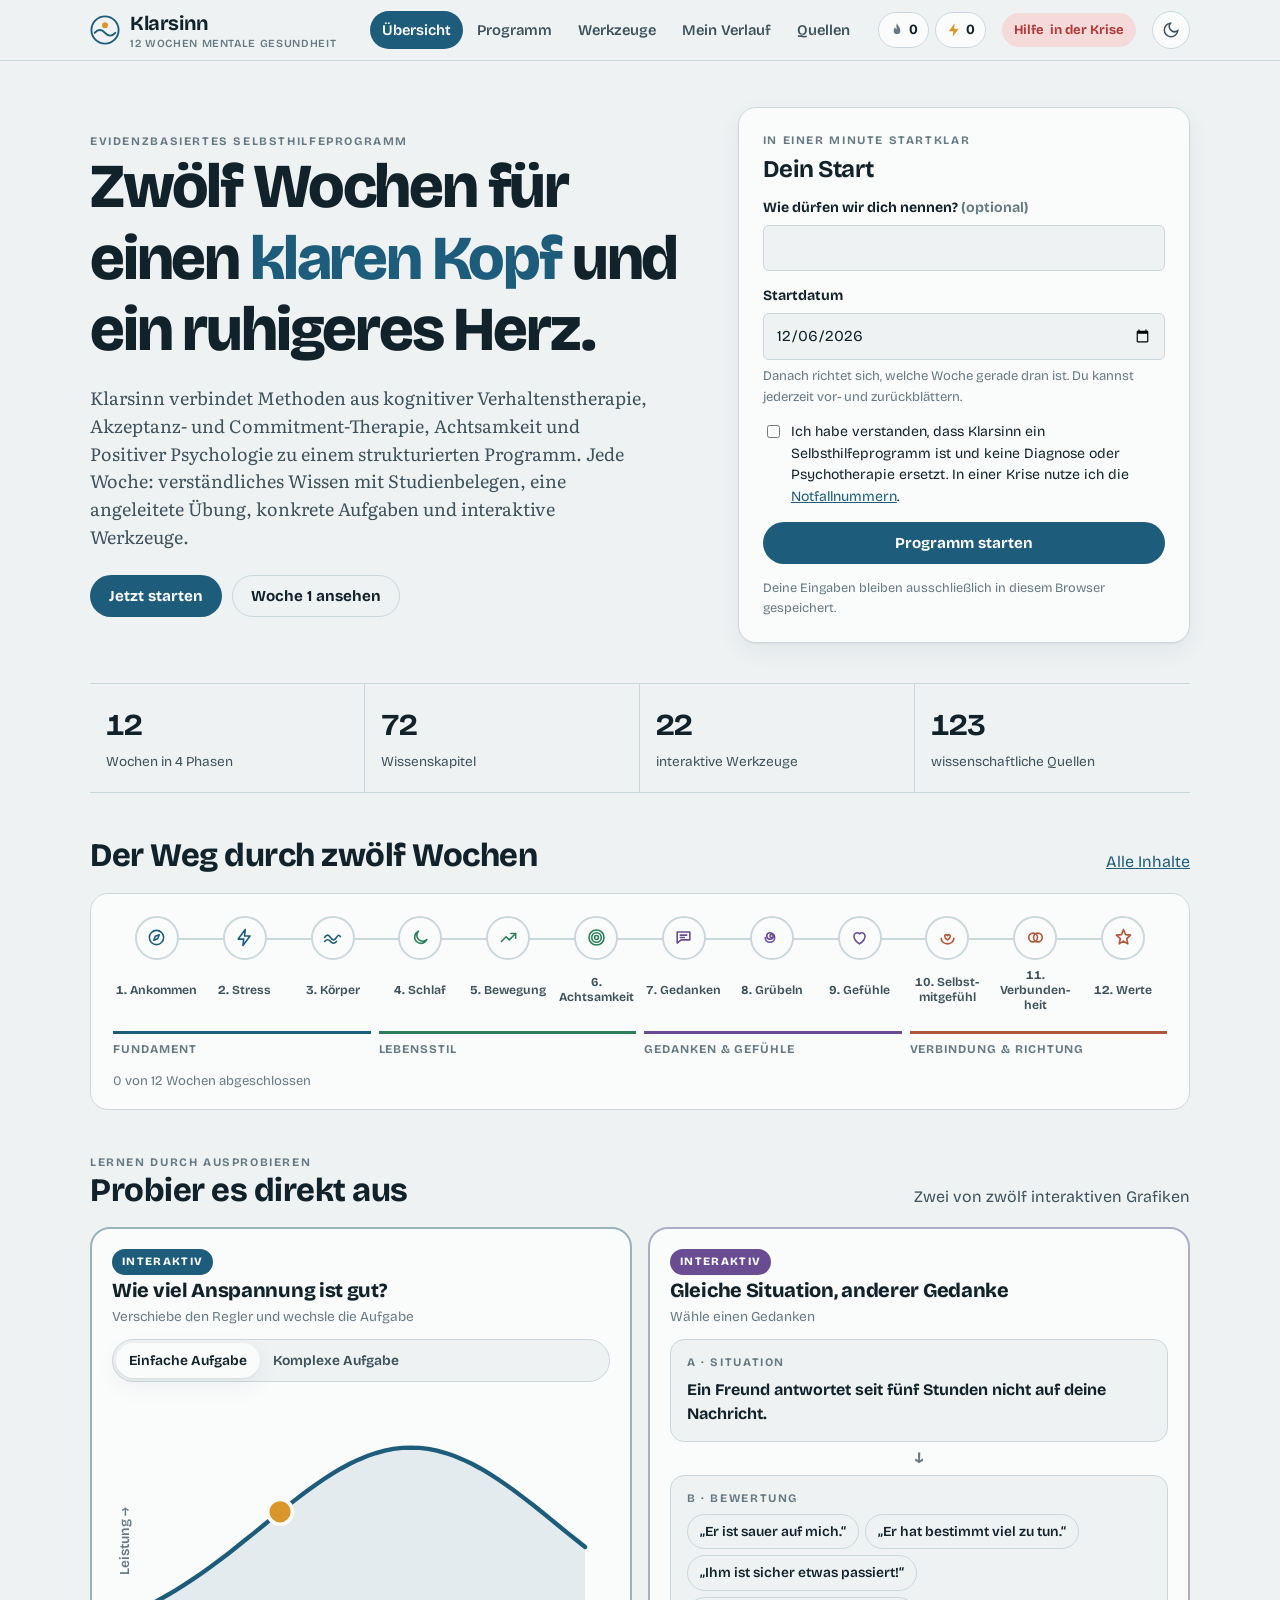
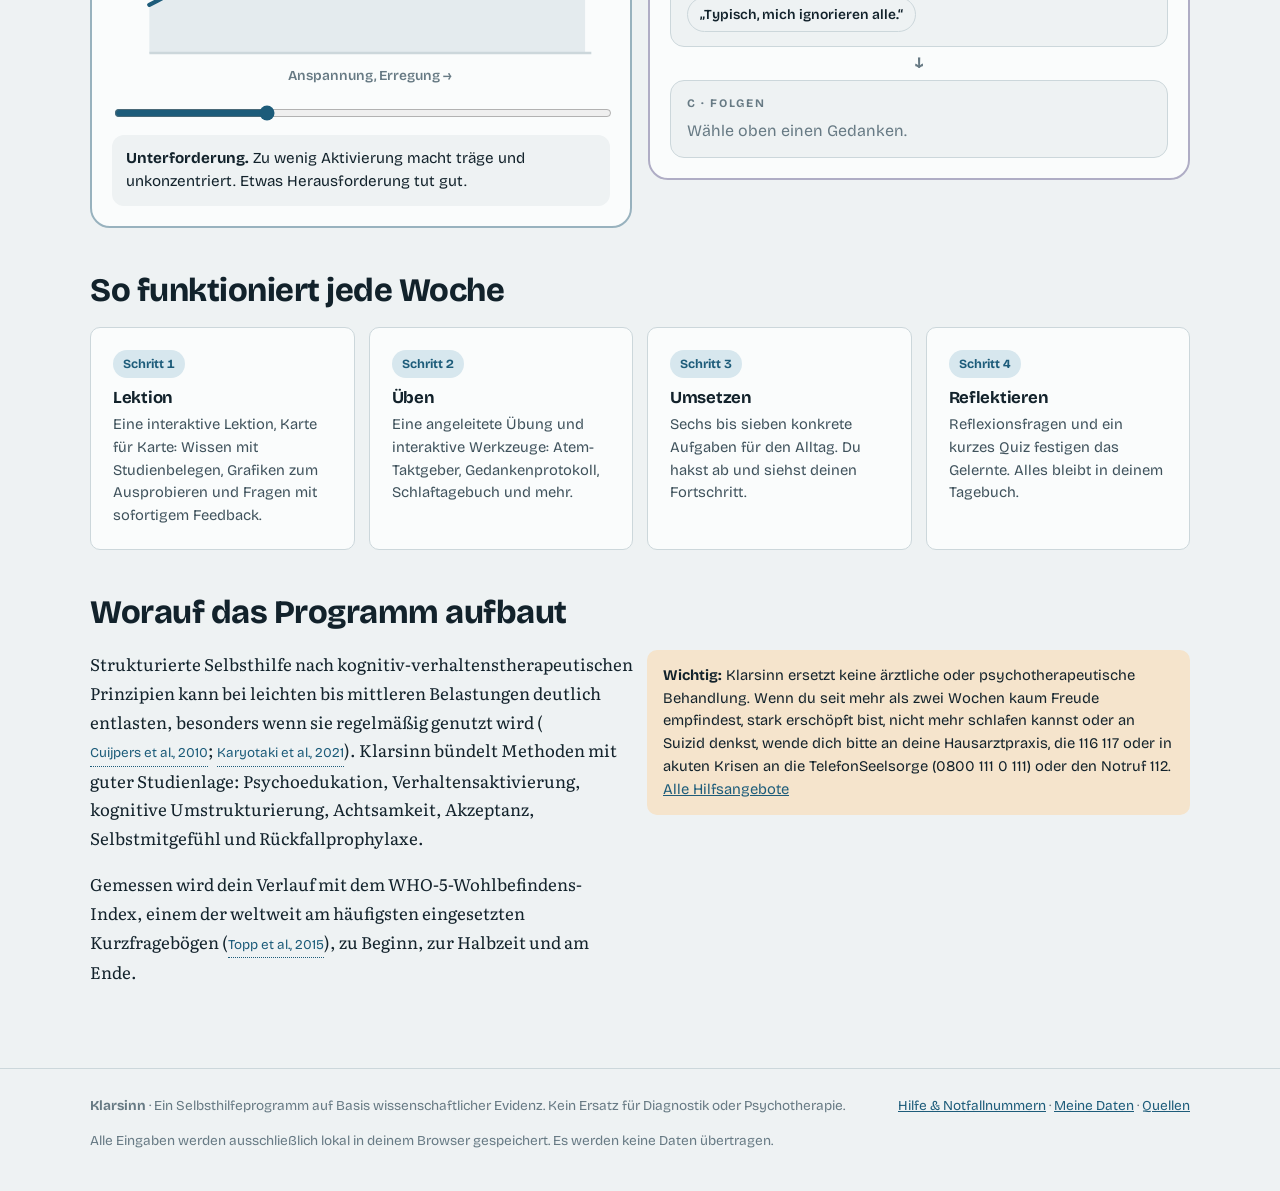
==== klarsinn/index.html @ abbbbf83 "Klarsinn: interaktives 12-Wochen-Programm für mentale Gesundheit Neue Web-App im Ordner klarsinn/: 1" ====
<!DOCTYPE html>
<html lang="de">
<head>
<meta charset="UTF-8">
<meta name="viewport" content="width=device-width, initial-scale=1, viewport-fit=cover">
<title>Klarsinn</title>
<meta name="description" content="Klarsinn – ein wissenschaftlich fundiertes, interaktives 12-Wochen-Programm für mentale Gesundheit. Wöchentlicher Input, Übungen, Aufgaben und Werkzeuge auf Basis von KVT, ACT, Achtsamkeit und Positiver Psychologie.">
<link rel="preconnect" href="https://fonts.googleapis.com">
<link rel="preconnect" href="https://fonts.gstatic.com" crossorigin>
<link rel="stylesheet" href="https://fonts.googleapis.com/css2?family=Bricolage+Grotesque:opsz,wght@12..96,400;12..96,600;12..96,700;12..96,800&family=Literata:ital,opsz,wght@0,7..72,400;0,7..72,600;1,7..72,400&display=swap">
<link rel="stylesheet" href="css/app.css">
</head>
<body>
<header class="top">
  <div class="wrap top-in">
    <a class="brand" href="#start" aria-label="Klarsinn – Startseite">
      <svg viewBox="0 0 32 32" aria-hidden="true"><circle cx="16" cy="16" r="14.5" fill="none" stroke="var(--accent)" stroke-width="2"/><path d="M5 19c3.5-4 7.5-4 11 0s7.5 4 11 0" fill="none" stroke="var(--accent)" stroke-width="2" stroke-linecap="round"/><circle cx="16" cy="11" r="3.2" fill="var(--glow)"/></svg>
      <span><b>Klarsinn</b><small>12 WOCHEN MENTALE GESUNDHEIT</small></span>
    </a>
    <nav class="nav" id="nav" aria-label="Hauptnavigation">
      <a href="#start" data-r="start">Übersicht</a>
      <a href="#programm" data-r="programm">Programm</a>
      <a href="#werkzeuge" data-r="werkzeuge">Werkzeuge</a>
      <a href="#verlauf" data-r="verlauf">Mein Verlauf</a>
      <a href="#quellen" data-r="quellen">Quellen</a>
    </nav>
    <div class="stats" id="stats"></div>
    <a class="sos" href="#hilfe">Hilfe<span class="sos-long"> in der Krise</span></a>
    <button class="iconbtn" id="themeBtn" type="button" aria-label="Farbschema wechseln" title="Hell/Dunkel">
      <svg viewBox="0 0 24 24" fill="none" stroke="currentColor" stroke-width="2"><path d="M21 12.8A9 9 0 1 1 11.2 3a7 7 0 0 0 9.8 9.8z"/></svg>
    </button>
    <button class="iconbtn menubtn" id="menuBtn" type="button" aria-label="Menü" aria-expanded="false">
      <svg viewBox="0 0 24 24" fill="none" stroke="currentColor" stroke-width="2" stroke-linecap="round"><path d="M4 7h16M4 12h16M4 17h16"/></svg>
    </button>
  </div>
</header>

<main class="wrap" id="app" tabindex="-1"></main>

<footer class="foot">
  <div class="wrap stack">
    <div class="row">
      <span><b>Klarsinn</b> · Ein Selbsthilfeprogramm auf Basis wissenschaftlicher Evidenz. Kein Ersatz für Diagnostik oder Psychotherapie.</span>
      <span><a href="#hilfe">Hilfe &amp; Notfallnummern</a> · <a href="#daten">Meine Daten</a> · <a href="#quellen">Quellen</a></span>
    </div>
    <span>Alle Eingaben werden ausschließlich lokal in deinem Browser gespeichert. Es werden keine Daten übertragen.</span>
  </div>
</footer>
<div class="toast" id="toast" role="status" aria-live="polite"></div>

<script src="js/core.js"></script>
<script src="js/refs.js"></script>
<script src="js/weeks-01-04.js"></script>
<script src="js/weeks-05-08.js"></script>
<script src="js/weeks-09-12.js"></script>
<script src="js/tools.js"></script>
<script src="js/explorables.js"></script>
<script src="js/lessons.js"></script>
<script src="js/app.js"></script>
</body>
</html>
---- klarsinn/css/app.css ----
/* Klarsinn – Layout: ruhige Lese-App. Oben schmale Navigation, darunter eine Wegkarte mit 12 Stationen in 4 Phasen;
   Lesetexte in einer Serifenschrift auf 68 Zeichen, Werkzeuge als klar umrandete Arbeitsflächen. */
:root {
  --bg: #EEF2F3;          /* Nebel: kühles, leicht blaugrünes Grau */
  --surface: #FAFCFC;
  --surface-2: #E2E9EB;
  --ink: #12222B;         /* Tiefsee */
  --ink-soft: #3F525C;
  --ink-faint: #677A84;
  --line: #CCD7DB;
  --accent: #1D5C7A;      /* Lagune */
  --accent-ink: #FFFFFF;
  --accent-tint: #D7E7EE;
  --glow: #D9962B;        /* Morgenlicht: nur für Fortschritt & Erfolge */
  --glow-tint: #F6E7CC;
  --ok: #2E7D5B; --ok-tint: #D8ECE2;
  --warn: #A86514; --warn-tint: #F5E4CC;
  --crit: #B03A3A; --crit-tint: #F5DADA;
  --p1: #1D5C7A; --p2: #2E7D5B; --p3: #6A4C93; --p4: #B0563A;
  --shadow: 0 1px 2px rgba(18,34,43,.06), 0 8px 24px rgba(18,34,43,.06);
  --f-display: "Bricolage Grotesque", "Avenir Next", "Segoe UI", system-ui, sans-serif;
  --f-read: "Literata", "Iowan Old Style", Georgia, "Times New Roman", serif;
  --f-ui: "Bricolage Grotesque", "Avenir Next", "Segoe UI", system-ui, sans-serif;
  --r: 10px; --r-sm: 6px;
  --wrap: 1140px; --measure: 68ch;
}
@media (prefers-color-scheme: dark) {
  :root:not([data-theme="light"]) {
    --bg: #0D171C; --surface: #13212A; --surface-2: #1A2C36; --ink: #E4EEF1; --ink-soft: #AFC1C8;
    --ink-faint: #81959E; --line: #273D49; --accent: #6FB7D6; --accent-ink: #0D171C; --accent-tint: #173547;
    --glow: #F0B550; --glow-tint: #3A2C14; --ok: #6CC79E; --ok-tint: #173A2C; --warn: #E7A350; --warn-tint: #3A2A14;
    --crit: #EC8585; --crit-tint: #3D1C1C; --p1: #6FB7D6; --p2: #6CC79E; --p3: #B79BE0; --p4: #E59A7E;
    --shadow: 0 1px 2px rgba(0,0,0,.3), 0 8px 24px rgba(0,0,0,.25); color-scheme: dark;
  }
}
:root[data-theme="dark"] {
  --bg: #0D171C; --surface: #13212A; --surface-2: #1A2C36; --ink: #E4EEF1; --ink-soft: #AFC1C8;
  --ink-faint: #81959E; --line: #273D49; --accent: #6FB7D6; --accent-ink: #0D171C; --accent-tint: #173547;
  --glow: #F0B550; --glow-tint: #3A2C14; --ok: #6CC79E; --ok-tint: #173A2C; --warn: #E7A350; --warn-tint: #3A2A14;
  --crit: #EC8585; --crit-tint: #3D1C1C; --p1: #6FB7D6; --p2: #6CC79E; --p3: #B79BE0; --p4: #E59A7E;
  --shadow: 0 1px 2px rgba(0,0,0,.3), 0 8px 24px rgba(0,0,0,.25); color-scheme: dark;
}

* { box-sizing: border-box; }
html { -webkit-text-size-adjust: 100%; }
body { margin: 0; background: var(--bg); color: var(--ink); font-family: var(--f-ui); font-size: 16px; line-height: 1.55; -webkit-font-smoothing: antialiased; }
@media (prefers-reduced-motion: reduce) { *, *::before, *::after { animation: none !important; transition: none !important; scroll-behavior: auto !important; } }
a { color: var(--accent); }
button, input, select, textarea { font: inherit; color: inherit; }
:focus-visible { outline: 2px solid var(--accent); outline-offset: 2px; border-radius: 4px; }
::selection { background: var(--accent); color: var(--accent-ink); }
h1, h2, h3, h4 { font-family: var(--f-display); letter-spacing: -.015em; line-height: 1.15; text-wrap: balance; margin: 0; }
.wrap { max-width: var(--wrap); margin: 0 auto; padding-inline: 20px; }
.eyebrow { font-family: var(--f-ui); font-size: .72rem; font-weight: 700; letter-spacing: .14em; text-transform: uppercase; color: var(--ink-faint); }
.muted { color: var(--ink-soft); }
.faint { color: var(--ink-faint); }
.num { font-variant-numeric: tabular-nums; }
.sr { position: absolute; width: 1px; height: 1px; overflow: hidden; clip: rect(0 0 0 0); white-space: nowrap; }

/* ---------- Kopfzeile ---------- */
.top { position: sticky; top: env(safe-area-inset-top, 0px); z-index: 40; background: color-mix(in srgb, var(--bg) 90%, transparent); backdrop-filter: blur(12px); border-bottom: 1px solid var(--line); }
.top-in { display: flex; align-items: center; gap: 16px; min-height: 60px; }
.brand { display: flex; align-items: center; gap: 10px; text-decoration: none; color: var(--ink); margin-right: auto; }
.brand svg { width: 30px; height: 30px; flex: none; }
.brand b { font-family: var(--f-display); font-size: 1.25rem; font-weight: 700; letter-spacing: -.02em; }
.brand small { display: block; font-size: .68rem; color: var(--ink-faint); letter-spacing: .06em; font-weight: 600; margin-top: -3px; }
.nav { display: flex; gap: 2px; }
.nav a { text-decoration: none; color: var(--ink-soft); font-weight: 600; font-size: .92rem; padding: 8px 12px; border-radius: 999px; }
.nav a:hover { color: var(--ink); background: var(--surface-2); }
.nav a[aria-current="page"] { color: var(--accent-ink); background: var(--accent); }
.iconbtn { border: 1px solid var(--line); background: var(--surface); border-radius: 999px; width: 38px; height: 38px; display: grid; place-items: center; cursor: pointer; color: var(--ink-soft); flex: none; }
.iconbtn:hover { color: var(--ink); border-color: var(--ink-faint); }
.iconbtn svg { width: 18px; height: 18px; }
.menubtn { display: none; }
@media (max-width: 900px) {
  .menubtn { display: grid; }
  .nav { display: none; position: absolute; top: 100%; left: 0; right: 0; flex-direction: column; background: var(--surface); border-bottom: 1px solid var(--line); padding: 8px 16px 14px; box-shadow: var(--shadow); }
  .nav.open { display: flex; }
  .nav a { border-radius: var(--r-sm); padding: 11px 12px; }
}
.sos { display: inline-flex; align-items: center; gap: 6px; font-weight: 700; font-size: .82rem; color: var(--crit); background: var(--crit-tint); border-radius: 999px; padding: 7px 12px; text-decoration: none; white-space: nowrap; }

/* ---------- Grundbausteine ---------- */
main { padding-block: 28px 64px; min-height: 70vh; }
.btn { display: inline-flex; align-items: center; justify-content: center; gap: 8px; border: 1px solid transparent; background: var(--accent); color: var(--accent-ink); font-weight: 700; padding: 11px 18px; border-radius: 999px; cursor: pointer; text-decoration: none; font-size: .95rem; line-height: 1.2; }
.btn:hover { filter: brightness(1.08); }
.btn.ghost { background: transparent; color: var(--ink); border-color: var(--line); }
.btn.ghost:hover { border-color: var(--ink-faint); filter: none; }
.btn.small { padding: 7px 13px; font-size: .85rem; }
.btn.glow { background: var(--glow); color: #1d1405; }
.btn.danger { background: var(--crit); color: #fff; }
.btn[disabled] { opacity: .45; cursor: not-allowed; }
.row { display: flex; flex-wrap: wrap; gap: 10px; align-items: center; }
.stack { display: grid; gap: 14px; }
.panel { background: var(--surface); border: 1px solid var(--line); border-radius: var(--r); padding: 22px; min-width: 0; }
.panel h3 { font-size: 1.15rem; }
.chip { display: inline-flex; align-items: center; gap: 6px; font-size: .78rem; font-weight: 700; padding: 4px 10px; border-radius: 999px; background: var(--surface-2); color: var(--ink-soft); white-space: nowrap; }
.chip.ok { background: var(--ok-tint); color: var(--ok); }
.chip.glow { background: var(--glow-tint); color: var(--warn); }
.chip.accent { background: var(--accent-tint); color: var(--accent); }
.field { display: grid; gap: 6px; }
.field label, .lbl { font-weight: 700; font-size: .88rem; }
.field .hint { font-size: .82rem; color: var(--ink-faint); }
input[type="text"], input[type="date"], input[type="time"], input[type="number"], select, textarea {
  width: 100%; background: var(--bg); border: 1px solid var(--line); border-radius: var(--r-sm); padding: 10px 12px; font-size: .95rem; }
textarea { min-height: 96px; resize: vertical; font-family: var(--f-read); line-height: 1.6; }
input:focus, select:focus, textarea:focus { outline: 2px solid var(--accent); outline-offset: 0; border-color: transparent; }
input[type="range"] { width: 100%; accent-color: var(--accent); }
.grid2 { display: grid; grid-template-columns: repeat(2, minmax(0, 1fr)); gap: 14px; }
.grid3 { display: grid; grid-template-columns: repeat(3, minmax(0, 1fr)); gap: 14px; }
@media (max-width: 720px) { .grid2, .grid3 { grid-template-columns: 1fr; } }
.toast { position: fixed; left: 50%; bottom: calc(20px + env(safe-area-inset-bottom, 0px)); transform: translateX(-50%) translateY(20px); background: var(--ink); color: var(--bg); padding: 11px 18px; border-radius: 999px; font-weight: 600; font-size: .9rem; opacity: 0; transition: .25s; z-index: 90; pointer-events: none; max-width: calc(100% - 32px); }
.toast.show { opacity: 1; transform: translateX(-50%) translateY(0); }
.empty { border: 1px dashed var(--line); border-radius: var(--r); padding: 22px; color: var(--ink-soft); text-align: center; font-size: .92rem; }
.note { border-radius: var(--r); padding: 14px 16px; background: var(--accent-tint); color: var(--ink); font-size: .92rem; }
.note.warn { background: var(--warn-tint); }
.note.crit { background: var(--crit-tint); }
hr.soft { border: 0; border-top: 1px solid var(--line); margin: 8px 0; }

/* ---------- Startseite ---------- */
.hero { display: grid; grid-template-columns: minmax(0, 1.15fr) minmax(0, .85fr); gap: 36px; align-items: center; padding-block: 18px 30px; }
.hero h1 { font-size: clamp(2.2rem, 5.4vw, 3.9rem); font-weight: 800; letter-spacing: -.035em; }
.hero h1 em { font-style: normal; color: var(--accent); }
.hero p.lead { font-family: var(--f-read); font-size: 1.12rem; color: var(--ink-soft); max-width: 56ch; margin: 18px 0 24px; }
.hero-card { background: var(--surface); border: 1px solid var(--line); border-radius: 18px; padding: 24px; box-shadow: var(--shadow); }
@media (max-width: 860px) { .hero { grid-template-columns: 1fr; } }
.facts { display: grid; grid-template-columns: repeat(4, minmax(0, 1fr)); gap: 0; border-block: 1px solid var(--line); margin-block: 10px 40px; }
.facts div { padding: 18px 16px; border-right: 1px solid var(--line); }
.facts div:last-child { border-right: 0; }
.facts b { display: block; font-family: var(--f-display); font-size: 1.9rem; letter-spacing: -.03em; font-variant-numeric: tabular-nums; }
.facts span { font-size: .85rem; color: var(--ink-soft); }
@media (max-width: 720px) { .facts { grid-template-columns: repeat(2, minmax(0, 1fr)); } .facts div:nth-child(2) { border-right: 0; } .facts div:nth-child(-n+2) { border-bottom: 1px solid var(--line); } }
.sec-h { display: flex; flex-wrap: wrap; justify-content: space-between; align-items: end; gap: 12px; margin: 44px 0 18px; }
.sec-h h2 { font-size: clamp(1.5rem, 3vw, 2.05rem); font-weight: 750; }
.method { display: grid; grid-template-columns: repeat(4, minmax(0, 1fr)); gap: 14px; }
.method .panel h3 { margin: 10px 0 6px; font-size: 1.05rem; }
.method .panel p { margin: 0; font-size: .92rem; color: var(--ink-soft); }
@media (max-width: 900px) { .method { grid-template-columns: repeat(2, minmax(0, 1fr)); } }
@media (max-width: 520px) { .method { grid-template-columns: 1fr; } }
.phase-dot { width: 10px; height: 10px; border-radius: 50%; display: inline-block; flex: none; }

/* ---------- Wegkarte (Signatur) ---------- */
.route { position: relative; background: var(--surface); border: 1px solid var(--line); border-radius: 18px; padding: 22px 22px 18px; overflow-x: auto; }
.route-track { display: grid; grid-template-columns: repeat(12, minmax(62px, 1fr)); min-width: 760px; position: relative; }
.route-track::before { content: ""; position: absolute; left: 4%; right: 4%; top: 22px; height: 2px; background: var(--line); }
.route-fill { position: absolute; left: 4%; top: 22px; height: 2px; background: var(--glow); transition: width .6s ease; }
.stop { position: relative; display: grid; justify-items: center; gap: 8px; text-decoration: none; color: var(--ink-soft); padding-bottom: 4px; }
.stop .node { width: 44px; height: 44px; border-radius: 50%; display: grid; place-items: center; background: var(--surface); border: 2px solid var(--line); font-family: var(--f-display); font-weight: 800; font-size: 1rem; color: var(--ink-soft); position: relative; z-index: 1; transition: transform .15s; font-variant-numeric: tabular-nums; }
.stop:hover .node { transform: translateY(-2px); border-color: var(--ph); color: var(--ink); }
.stop.done .node { background: var(--ph); border-color: var(--ph); color: var(--surface); }
.stop.current .node { border-color: var(--glow); box-shadow: 0 0 0 5px var(--glow-tint); color: var(--ink); }
.stop .t { font-size: .78rem; font-weight: 650; text-align: center; line-height: 1.25; max-width: 11ch; }
.stop.current .t { color: var(--ink); }
.route-phases { display: grid; grid-template-columns: repeat(4, minmax(0, 1fr)); min-width: 760px; margin-top: 14px; gap: 8px; }
.route-phases div { border-top: 3px solid var(--ph); padding-top: 6px; font-size: .74rem; font-weight: 700; letter-spacing: .08em; text-transform: uppercase; color: var(--ink-faint); }

/* ---------- Dashboard ---------- */
.dash { display: grid; grid-template-columns: minmax(0, 1.4fr) minmax(0, 1fr); gap: 16px; }
@media (max-width: 900px) { .dash { grid-template-columns: 1fr; } }
.now { display: grid; gap: 14px; }
.now h2 { font-size: clamp(1.6rem, 3.4vw, 2.3rem); font-weight: 780; }
.ring { width: 110px; height: 110px; flex: none; }
.ring text { font-family: var(--f-display); font-weight: 800; fill: var(--ink); }
.kpis { display: grid; grid-template-columns: repeat(3, minmax(0, 1fr)); gap: 10px; }
.kpi { background: var(--bg); border-radius: var(--r-sm); padding: 12px; }
.kpi b { display: block; font-family: var(--f-display); font-size: 1.5rem; font-variant-numeric: tabular-nums; }
.kpi span { font-size: .78rem; color: var(--ink-faint); font-weight: 600; }
.chart { width: 100%; height: auto; display: block; }
.chart text { fill: var(--ink-faint); font-size: 11px; font-family: var(--f-ui); }
.chart .grid line { stroke: var(--line); stroke-width: 1; }
.todo { list-style: none; margin: 0; padding: 0; display: grid; gap: 8px; }
.todo li { display: flex; gap: 10px; align-items: flex-start; font-size: .93rem; }

/* ---------- Programmübersicht ---------- */
.weeks { display: grid; grid-template-columns: repeat(3, minmax(0, 1fr)); gap: 14px; }
@media (max-width: 900px) { .weeks { grid-template-columns: repeat(2, minmax(0, 1fr)); } }
@media (max-width: 560px) { .weeks { grid-template-columns: 1fr; } }
.wcard { display: grid; grid-template-rows: auto 1fr auto; gap: 10px; text-decoration: none; color: var(--ink); background: var(--surface); border: 1px solid var(--line); border-radius: var(--r); padding: 18px; transition: border-color .15s, transform .15s; }
.wcard:hover { border-color: var(--ph); transform: translateY(-2px); }
.wcard .top-row { display: flex; justify-content: space-between; align-items: center; gap: 8px; }
.wcard .wn { font-family: var(--f-display); font-weight: 800; font-size: .9rem; color: var(--ph); }
.wcard h3 { font-size: 1.22rem; }
.wcard p { margin: 4px 0 0; font-size: .9rem; color: var(--ink-soft); }
.bar { height: 6px; background: var(--surface-2); border-radius: 99px; overflow: hidden; }
.bar i { display: block; height: 100%; background: var(--glow); border-radius: 99px; }

/* ---------- Wochenseite ---------- */
.whead { display: grid; grid-template-columns: minmax(0, 1fr) auto; gap: 20px; align-items: end; padding-bottom: 22px; border-bottom: 1px solid var(--line); }
.whead h1 { font-size: clamp(2rem, 5vw, 3.3rem); font-weight: 800; letter-spacing: -.035em; }
.whead .sub { font-family: var(--f-read); font-size: 1.15rem; color: var(--ink-soft); margin-top: 8px; }
.whead .bignum { font-family: var(--f-display); font-weight: 800; font-size: clamp(4rem, 11vw, 7.5rem); line-height: .8; color: var(--ph); opacity: .9; letter-spacing: -.06em; font-variant-numeric: tabular-nums; }
@media (max-width: 600px) { .whead { grid-template-columns: 1fr; } .whead .bignum { display: none; } }
.wlayout { display: grid; grid-template-columns: 220px minmax(0, 1fr); gap: 36px; margin-top: 26px; }
@media (max-width: 900px) { .wlayout { grid-template-columns: 1fr; gap: 18px; } }
.toc { position: sticky; top: calc(76px + env(safe-area-inset-top, 0px)); align-self: start; display: grid; gap: 2px; }
.toc a { text-decoration: none; color: var(--ink-soft); font-weight: 600; font-size: .9rem; padding: 7px 10px; border-left: 2px solid var(--line); display: flex; justify-content: space-between; gap: 8px; }
.toc a:hover { color: var(--ink); border-color: var(--ph); }
.toc a.active { color: var(--ink); border-color: var(--ph); background: var(--surface); }
.toc .tick { color: var(--ok); font-weight: 800; }
@media (max-width: 900px) {
  .toc { position: sticky; top: calc(60px + env(safe-area-inset-top, 0px)); z-index: 5; grid-auto-flow: column; overflow-x: auto; background: var(--bg); padding-block: 8px; border-bottom: 1px solid var(--line); margin-inline: -20px; padding-inline: 20px; }
  .toc a { border-left: 0; border-bottom: 2px solid transparent; white-space: nowrap; }
  .toc a.active { border-bottom-color: var(--ph); background: transparent; }
}
.wsec { padding-block: 10px 34px; scroll-margin-top: 130px; }
.wsec > h2 { font-size: 1.55rem; font-weight: 760; margin-bottom: 14px; display: flex; align-items: baseline; gap: 10px; }
.wsec > h2 small { font-family: var(--f-ui); font-size: .78rem; color: var(--ph); font-weight: 800; letter-spacing: .1em; text-transform: uppercase; }
.reading { font-family: var(--f-read); font-size: 1.05rem; line-height: 1.72; max-width: var(--measure); }
.reading p { margin: 0 0 1em; }
.reading ul, .reading ol { padding-left: 1.3em; margin: 0 0 1em; }
.reading li { margin-bottom: .35em; }
.reading strong { font-weight: 700; }
.chapter { margin-bottom: 30px; max-width: var(--measure); }
.chapter h3 { font-size: 1.3rem; font-weight: 720; margin-bottom: 12px; }
.chapter h3 span { color: var(--ph); margin-right: 8px; font-variant-numeric: tabular-nums; }
.cite { font-family: var(--f-ui); font-size: .8em; color: var(--accent); text-decoration: none; border-bottom: 1px dotted currentColor; white-space: nowrap; cursor: pointer; background: none; border-top: 0; border-left: 0; border-right: 0; padding: 0; }
.evidence { border: 1px solid var(--line); border-radius: var(--r); background: var(--surface); padding: 16px 18px; margin: 4px 0 6px; display: grid; grid-template-columns: auto minmax(0, 1fr); gap: 14px; font-size: .95rem; }
.evidence svg { width: 22px; height: 22px; color: var(--ph); margin-top: 2px; }
.evidence b { display: block; font-size: .75rem; letter-spacing: .12em; text-transform: uppercase; color: var(--ph); margin-bottom: 4px; }
.goals { list-style: none; padding: 0; margin: 18px 0 0; display: grid; gap: 8px; max-width: var(--measure); }
.goals li { display: grid; grid-template-columns: 22px minmax(0, 1fr); gap: 10px; font-size: .98rem; }
.goals li::before { content: ""; width: 14px; height: 14px; border: 2px solid var(--ph); border-radius: 50%; margin-top: 4px; }
.myth { display: grid; grid-template-columns: repeat(2, minmax(0, 1fr)); border: 1px solid var(--line); border-radius: var(--r); overflow: hidden; max-width: var(--measure); margin-top: 8px; }
.myth > div { padding: 16px 18px; font-size: .95rem; }
.myth > div:first-child { background: var(--surface-2); }
.myth > div:last-child { background: var(--surface); }
.myth b { display: block; font-size: .72rem; letter-spacing: .12em; text-transform: uppercase; margin-bottom: 6px; color: var(--ink-faint); }
@media (max-width: 600px) { .myth { grid-template-columns: 1fr; } }
.takeaways { counter-reset: tk; list-style: none; padding: 0; margin: 0; display: grid; gap: 10px; max-width: var(--measure); }
.takeaways li { counter-increment: tk; display: grid; grid-template-columns: 34px minmax(0, 1fr); gap: 10px; font-size: 1rem; }
.takeaways li::before { content: counter(tk); font-family: var(--f-display); font-weight: 800; color: var(--ph); font-size: 1.2rem; }
.steps { counter-reset: st; list-style: none; padding: 0; margin: 14px 0 0; display: grid; gap: 0; }
.steps li { counter-increment: st; display: grid; grid-template-columns: 36px minmax(0, 1fr); gap: 12px; padding: 12px 0; border-top: 1px solid var(--line); font-family: var(--f-read); }
.steps li::before { content: counter(st); width: 28px; height: 28px; border-radius: 50%; background: var(--surface-2); display: grid; place-items: center; font-family: var(--f-display); font-weight: 800; font-size: .85rem; }
.steps li.on::before { background: var(--ph); color: var(--surface); }
.tasks { display: grid; gap: 10px; }
.task { display: grid; grid-template-columns: minmax(0, 1fr) auto; gap: 14px; align-items: center; background: var(--surface); border: 1px solid var(--line); border-radius: var(--r); padding: 14px 16px; }
.task h4 { font-size: 1rem; font-weight: 700; }
.task p { margin: 3px 0 0; font-size: .9rem; color: var(--ink-soft); }
.task.complete { border-color: color-mix(in srgb, var(--ok) 45%, var(--line)); }
.boxes { display: flex; gap: 5px; flex-wrap: wrap; justify-content: flex-end; }
.box { width: 30px; height: 30px; border-radius: 7px; border: 2px solid var(--line); background: var(--bg); cursor: pointer; display: grid; place-items: center; font-size: .68rem; font-weight: 700; color: var(--ink-faint); padding: 0; }
.box.on { background: var(--ok); border-color: var(--ok); color: #fff; }
.box svg { width: 14px; height: 14px; }
@media (max-width: 560px) { .task { grid-template-columns: 1fr; } .boxes { justify-content: flex-start; } }
.quiz { display: grid; gap: 16px; }
.q { background: var(--surface); border: 1px solid var(--line); border-radius: var(--r); padding: 18px; }
.q h4 { font-size: 1.02rem; margin-bottom: 10px; }
.opt { display: block; width: 100%; text-align: left; background: var(--bg); border: 1px solid var(--line); border-radius: var(--r-sm); padding: 10px 12px; margin-top: 6px; cursor: pointer; font-size: .93rem; }
.opt:hover:not([disabled]) { border-color: var(--accent); }
.opt.right { background: var(--ok-tint); border-color: var(--ok); }
.opt.wrong { background: var(--crit-tint); border-color: var(--crit); }
.opt[disabled] { cursor: default; }
.explain { margin-top: 10px; font-size: .9rem; color: var(--ink-soft); font-family: var(--f-read); }
.refs { list-style: none; padding: 0; margin: 0; display: grid; gap: 10px; }
.refs li { font-size: .9rem; padding-left: 1.6em; text-indent: -1.6em; color: var(--ink-soft); }
.refs li a { font-size: .8rem; margin-left: 6px; white-space: nowrap; }
.refs li.flash { background: var(--glow-tint); border-radius: 4px; }
.complete-box { display: flex; flex-wrap: wrap; align-items: center; justify-content: space-between; gap: 14px; background: var(--surface); border: 1px solid var(--line); border-radius: 16px; padding: 20px 22px; }
.complete-box.is-done { border-color: var(--ok); background: var(--ok-tint); }
.wnav { display: flex; justify-content: space-between; gap: 12px; margin-top: 26px; flex-wrap: wrap; }

/* ---------- Werkzeuge ---------- */
.tool { background: var(--surface); border: 1px solid var(--line); border-radius: 14px; padding: 22px; margin-bottom: 18px; min-width: 0; }
.tool-h { display: flex; justify-content: space-between; align-items: flex-start; gap: 12px; margin-bottom: 14px; flex-wrap: wrap; }
.tool-h h3 { font-size: 1.25rem; font-weight: 740; }
.tool-h p { margin: 4px 0 0; color: var(--ink-soft); font-size: .92rem; max-width: 60ch; }
.toolgrid { display: grid; grid-template-columns: repeat(3, minmax(0, 1fr)); gap: 12px; }
@media (max-width: 900px) { .toolgrid { grid-template-columns: repeat(2, minmax(0, 1fr)); } }
@media (max-width: 520px) { .toolgrid { grid-template-columns: 1fr; } }
.tcard { display: grid; gap: 6px; text-decoration: none; color: var(--ink); background: var(--surface); border: 1px solid var(--line); border-radius: var(--r); padding: 16px; }
.tcard:hover { border-color: var(--accent); }
.tcard b { font-family: var(--f-display); font-size: 1.05rem; }
.tcard span { font-size: .86rem; color: var(--ink-soft); }
.tcard em { font-style: normal; font-size: .74rem; font-weight: 700; color: var(--ink-faint); letter-spacing: .06em; text-transform: uppercase; }
.entries { display: grid; gap: 8px; margin-top: 14px; }
.entry { border: 1px solid var(--line); border-radius: var(--r-sm); padding: 12px 14px; background: var(--bg); font-size: .9rem; display: grid; gap: 4px; position: relative; }
.entry .when { font-size: .75rem; color: var(--ink-faint); font-weight: 700; letter-spacing: .04em; }
.entry .del { position: absolute; top: 8px; right: 8px; border: 0; background: none; color: var(--ink-faint); cursor: pointer; font-size: .8rem; padding: 4px 6px; border-radius: 4px; }
.entry .del:hover { color: var(--crit); background: var(--crit-tint); }
.scale { display: grid; grid-template-columns: repeat(var(--n, 10), minmax(0, 1fr)); gap: 4px; }
.scale button { border: 1px solid var(--line); background: var(--bg); border-radius: 6px; padding: 8px 0; cursor: pointer; font-weight: 700; font-size: .85rem; font-variant-numeric: tabular-nums; }
.scale button.on { background: var(--accent); color: var(--accent-ink); border-color: var(--accent); }
.pills { display: flex; flex-wrap: wrap; gap: 6px; }
.pill { border: 1px solid var(--line); background: var(--bg); border-radius: 999px; padding: 6px 12px; cursor: pointer; font-size: .86rem; font-weight: 600; }
.pill.on { background: var(--accent); color: var(--accent-ink); border-color: var(--accent); }
.seg { display: inline-flex; border: 1px solid var(--line); border-radius: 999px; padding: 3px; background: var(--bg); flex-wrap: wrap; }
.seg button { border: 0; background: none; padding: 7px 13px; border-radius: 999px; cursor: pointer; font-weight: 650; font-size: .86rem; color: var(--ink-soft); }
.seg button.on { background: var(--surface); color: var(--ink); box-shadow: var(--shadow); }

/* Atem-Taktgeber */
.breath { display: grid; justify-items: center; gap: 16px; padding: 10px 0; }
.orb-wrap { width: min(280px, 72vw); aspect-ratio: 1; max-width: 100%; display: grid; place-items: center; position: relative; }
.orb-wrap::before { content: ""; position: absolute; inset: 0; border-radius: 50%; border: 1px dashed var(--line); }
.orb { width: 38%; aspect-ratio: 1; border-radius: 50%; background: radial-gradient(circle at 35% 30%, color-mix(in srgb, var(--accent) 55%, var(--surface)), var(--accent)); transition-property: width; transition-timing-function: ease-in-out; box-shadow: 0 0 0 10px var(--accent-tint); }
.orb-label { position: absolute; font-family: var(--f-display); font-weight: 800; font-size: 1.3rem; color: var(--ink); text-align: center; pointer-events: none; }
.orb-label small { display: block; font-size: .8rem; color: var(--ink-faint); font-weight: 600; font-variant-numeric: tabular-nums; }

/* Kreise */
.circles { position: relative; width: min(420px, 100%); aspect-ratio: 1; margin: 0 auto; }
.circles .c { position: absolute; border-radius: 50%; border: 2px solid var(--line); display: grid; place-items: start center; }
.circles .c1 { inset: 0; background: color-mix(in srgb, var(--accent) 6%, var(--surface)); }
.circles .c2 { inset: 17%; background: color-mix(in srgb, var(--accent) 12%, var(--surface)); }
.circles .c3 { inset: 34%; background: color-mix(in srgb, var(--accent) 22%, var(--surface)); place-items: center; }
.circles .c span { font-size: .7rem; font-weight: 700; letter-spacing: .1em; text-transform: uppercase; color: var(--ink-faint); margin-top: 6%; }
.circles .me { font-family: var(--f-display); font-weight: 800; font-size: 1.1rem; }

/* Werte */
.vcard { background: var(--bg); border: 1px solid var(--line); border-radius: 12px; padding: 22px; text-align: center; display: grid; gap: 6px; }
.vcard b { font-family: var(--f-display); font-size: 1.5rem; }
.vcols { display: grid; grid-template-columns: repeat(3, minmax(0, 1fr)); gap: 10px; }
@media (max-width: 600px) { .vcols { grid-template-columns: 1fr; } }
.vcols > div { background: var(--bg); border-radius: var(--r-sm); padding: 12px; min-width: 0; }
.vcols .pills { margin-top: 8px; }

/* Fragebogen */
.who-q { padding: 14px 0; border-top: 1px solid var(--line); display: grid; gap: 10px; }
.who-q .scale { --n: 6; }
.who-q .scale button { font-size: .75rem; padding: 8px 2px; line-height: 1.2; }
@media (max-width: 560px) { .who-q .scale { grid-template-columns: repeat(3, minmax(0, 1fr)); } }
.gauge { display: grid; gap: 8px; }
.gauge .track { position: relative; height: 12px; border-radius: 99px; background: linear-gradient(90deg, var(--crit-tint) 0 28%, var(--warn-tint) 28% 50%, var(--ok-tint) 50% 100%); }
.gauge .mark { position: absolute; top: -5px; width: 4px; height: 22px; background: var(--ink); border-radius: 2px; transform: translateX(-2px); }
.gauge .ticks { display: flex; justify-content: space-between; font-size: .72rem; color: var(--ink-faint); font-variant-numeric: tabular-nums; }

/* Hilfe */
.help-grid { display: grid; grid-template-columns: repeat(3, minmax(0, 1fr)); gap: 14px; }
@media (max-width: 860px) { .help-grid { grid-template-columns: 1fr; } }
.phone { font-family: var(--f-display); font-size: 1.45rem; font-weight: 800; letter-spacing: -.01em; font-variant-numeric: tabular-nums; user-select: all; }
.callout { background: var(--crit-tint); border-radius: 14px; padding: 22px; display: grid; gap: 8px; }
.callout h2 { font-size: 1.4rem; }

/* Quellen */
.src-group { margin-bottom: 28px; }
.src-group h3 { font-size: 1.1rem; margin-bottom: 10px; padding-bottom: 6px; border-bottom: 1px solid var(--line); }
.search { max-width: 420px; }

footer.foot { border-top: 1px solid var(--line); padding-block: 26px 40px; font-size: .85rem; color: var(--ink-faint); }
footer.foot .row { justify-content: space-between; }

.fade-in { animation: fade .35s ease both; }
@keyframes fade { from { opacity: .4; transform: translateY(6px); } to { opacity: 1; transform: none; } }

@media print {
  .top, .toc, .wnav, footer.foot, .complete-box, .btn { display: none !important; }
  body { background: #fff; color: #000; }
  .wlayout { grid-template-columns: 1fr; }
}

/* =========================================================
   Lern-Erlebnis: kräftige Buttons, Lektions-Player, Explorables
   ========================================================= */
:root { --accent-deep: #123F55; --ok-deep: #1E5A40; --chunk: 0 4px 0; }
@media (prefers-color-scheme: dark) { :root:not([data-theme="light"]) { --accent-deep: #3D7F9C; --ok-deep: #3C8F69; } }
:root[data-theme="dark"] { --accent-deep: #3D7F9C; --ok-deep: #3C8F69; }
html.noscroll, html.noscroll body { overflow: hidden; }

.btn.chunky { border-radius: 14px; padding: 13px 22px; font-size: 1rem; box-shadow: var(--chunk) var(--accent-deep); transform: translateY(0); transition: transform .08s, box-shadow .08s, filter .15s; }
.btn.chunky:active:not([disabled]) { transform: translateY(4px); box-shadow: 0 0 0 var(--accent-deep); }
.btn.chunky.big { padding: 15px 28px; font-size: 1.05rem; }
.btn.chunky.good { background: var(--ok); box-shadow: var(--chunk) var(--ok-deep); }
.btn.chunky.alt { background: var(--surface); color: var(--ink); border: 2px solid var(--line); box-shadow: var(--chunk) var(--line); }
.btn.chunky[disabled] { opacity: 1; background: var(--surface-2); color: var(--ink-faint); box-shadow: var(--chunk) var(--line); }

/* Kopfzeile: Serie & XP */
.stats { display: flex; gap: 6px; }
.stat { display: inline-flex; align-items: center; gap: 4px; font-weight: 800; font-size: .88rem; padding: 6px 10px; border-radius: 999px; background: var(--surface); border: 1px solid var(--line); color: var(--ink-faint); }
.stat.flame.on { color: #E0731F; }
.stat.xpc { color: var(--glow); }
.stats .stat b { color: var(--ink); }
@media (max-width: 560px) { .stats .stat.xpc { display: none; } .sos { padding: 7px 10px; font-size: .75rem; } .brand small { display: none; } }

/* Level */
.level { display: flex; gap: 16px; align-items: center; }
.lv-badge { width: 54px; height: 54px; flex: none; border-radius: 16px; display: grid; place-items: center; font-family: var(--f-display); font-weight: 800; font-size: 1.6rem; color: #1d1405; background: var(--glow); box-shadow: var(--chunk) color-mix(in srgb, var(--glow) 60%, #000); transform: rotate(-4deg); }

/* Lektion-Aufruf */
.lesson-cta { display: flex; flex-wrap: wrap; align-items: center; gap: 12px 16px; margin-top: 20px; }
.wicon { display: inline-grid; place-items: center; width: 34px; height: 34px; border-radius: 10px; background: color-mix(in srgb, var(--ph) 14%, transparent); color: var(--ph); margin-right: 10px; vertical-align: middle; }
.wcard .wn { display: inline-flex; align-items: center; }
.stop .node svg { color: var(--ph); }
.stop.current .node svg { color: var(--ink); }

/* Lektions-Player */
.lesson { position: fixed; inset: 0; z-index: 100; background: var(--bg); display: grid; grid-template-rows: auto 1fr auto; padding-top: env(safe-area-inset-top, 0px); padding-bottom: env(safe-area-inset-bottom, 0px); }
.ls-top { display: flex; align-items: center; gap: 14px; padding: 14px 20px; max-width: 820px; width: 100%; margin: 0 auto; }
.ls-bar { flex: 1; height: 14px; border-radius: 99px; background: var(--surface-2); overflow: hidden; }
.ls-bar i { display: block; height: 100%; background: var(--ph); border-radius: 99px; transition: width .4s cubic-bezier(.3,1.4,.5,1); position: relative; }
.ls-bar i::after { content: ""; position: absolute; left: 8px; right: 8px; top: 3px; height: 3px; border-radius: 99px; background: rgba(255,255,255,.35); }
.ls-count { font-weight: 800; font-size: .85rem; color: var(--ink-faint); min-width: 52px; text-align: right; }
.ls-stage { overflow-y: auto; padding: 10px 20px 30px; }
.ls-card { max-width: 680px; margin: 0 auto; padding-top: 3vh; opacity: 0; transition: opacity .3s, transform .35s cubic-bezier(.2,.9,.3,1); }
.ls-card.in-right { transform: translateX(40px); }
.ls-card.in-left { transform: translateX(-40px); }
.ls-card.in { opacity: 1; transform: none; }
.ls-card h2 { font-size: clamp(1.6rem, 4.4vw, 2.3rem); font-weight: 800; letter-spacing: -.03em; margin: 6px 0 18px; }
.ls-eyebrow { font-size: .75rem; font-weight: 800; letter-spacing: .12em; text-transform: uppercase; color: var(--ph); }
.ls-text { font-size: 1.12rem; line-height: 1.75; }
.ls-lead { font-family: var(--f-read); font-size: 1.2rem; color: var(--ink-soft); }
.ls-foot { display: flex; justify-content: space-between; gap: 12px; padding: 14px 20px 18px; border-top: 1px solid var(--line); background: var(--surface); }
.ls-foot > * { max-width: 820px; }
.ls-foot .btn.chunky { min-width: 180px; }
.ls-foot { justify-content: center; }
.ls-foot [data-back] { margin-right: auto; }
@media (min-width: 860px) { .ls-foot { padding-inline: calc(50% - 400px); } }
.ls-intro, .ls-finish { text-align: center; display: grid; justify-items: center; gap: 4px; }
.ls-intro .ls-text { text-align: left; margin-top: 18px; }
.ls-icon, .ls-trophy { width: 96px; height: 96px; border-radius: 28px; display: grid; place-items: center; background: var(--ph); color: var(--surface); box-shadow: 0 6px 0 color-mix(in srgb, var(--ph) 60%, #000); margin-bottom: 14px; transform: rotate(-5deg); animation: bob 3s ease-in-out infinite; }
.ls-trophy { background: var(--glow); color: #1d1405; box-shadow: 0 6px 0 color-mix(in srgb, var(--glow) 60%, #000); }
@keyframes bob { 50% { transform: rotate(4deg) translateY(-4px); } }
.ls-meta { display: flex; flex-wrap: wrap; justify-content: center; gap: 8px; margin: 10px 0; }
.ls-meta span { background: var(--surface); border: 1px solid var(--line); border-radius: 999px; padding: 6px 12px; font-size: .85rem; font-weight: 700; display: inline-flex; gap: 6px; align-items: center; }
.ls-meta.big span { font-size: 1rem; padding: 10px 16px; }
.ls-meta svg { color: var(--glow); }
.ls-ev { border: 2px solid color-mix(in srgb, var(--ph) 35%, var(--line)); background: var(--surface); border-radius: 20px; padding: 26px; display: grid; gap: 10px; margin-top: 10px; }
.ls-ev-icon { width: 54px; height: 54px; border-radius: 16px; background: color-mix(in srgb, var(--ph) 14%, transparent); color: var(--ph); display: grid; place-items: center; }
.ls-opts { display: grid; gap: 10px; }
.ls-opt { display: grid; grid-template-columns: 36px minmax(0, 1fr); gap: 12px; align-items: center; text-align: left; background: var(--surface); border: 2px solid var(--line); border-radius: 14px; padding: 14px 16px; cursor: pointer; font-size: 1.02rem; box-shadow: 0 3px 0 var(--line); transition: transform .08s, border-color .15s; }
.ls-opt:hover:not([disabled]) { border-color: var(--accent); }
.ls-opt:active:not([disabled]) { transform: translateY(3px); box-shadow: none; }
.ls-key { width: 32px; height: 32px; border-radius: 9px; border: 2px solid var(--line); display: grid; place-items: center; font-weight: 800; font-size: .85rem; color: var(--ink-faint); }
.ls-opt.right { border-color: var(--ok); background: var(--ok-tint); box-shadow: 0 3px 0 var(--ok); }
.ls-opt.right .ls-key { background: var(--ok); border-color: var(--ok); color: #fff; }
.ls-opt.wrong { border-color: var(--crit); background: var(--crit-tint); box-shadow: 0 3px 0 var(--crit); animation: shake .35s; }
.ls-opt.wrong .ls-key { background: var(--crit); border-color: var(--crit); color: #fff; }
.ls-opt[disabled] { cursor: default; }
.ls-opt.pop { animation: pop .35s; }
@keyframes pop { 50% { transform: scale(1.03); } }
@keyframes shake { 25% { transform: translateX(-6px); } 75% { transform: translateX(6px); } }
.ls-fb { margin-top: 16px; border-radius: 14px; padding: 16px 18px; font-family: var(--f-read); font-size: 1rem; animation: fade .3s ease both; }
.ls-fb.ok { background: var(--ok-tint); }
.ls-fb.no { background: var(--crit-tint); }
.ls-fb b { font-family: var(--f-ui); }
.ls-take { list-style: none; counter-reset: lt; padding: 0; display: grid; gap: 10px; }
.ls-take li { counter-increment: lt; display: grid; grid-template-columns: 40px minmax(0, 1fr); gap: 12px; align-items: start; background: var(--surface); border: 1px solid var(--line); border-radius: 14px; padding: 14px 16px; font-size: 1.02rem; animation: fade .45s ease both; }
.ls-take li::before { content: counter(lt); width: 32px; height: 32px; border-radius: 10px; background: var(--ph); color: var(--surface); display: grid; place-items: center; font-family: var(--f-display); font-weight: 800; }
.confetti { position: fixed; inset: 0; width: 100%; height: 100%; pointer-events: none; z-index: 200; }

/* Explorables */
.xp { background: var(--surface); border: 2px solid color-mix(in srgb, var(--ph, var(--accent)) 30%, var(--line)); border-radius: 20px; padding: 20px; display: grid; gap: 12px; }
.xp-h { display: grid; gap: 4px; }
.xp-h h4 { font-size: 1.25rem; font-weight: 780; }
.xp-badge { justify-self: start; font-size: .7rem; font-weight: 800; letter-spacing: .12em; text-transform: uppercase; color: var(--surface); background: var(--ph, var(--accent)); padding: 4px 10px; border-radius: 999px; }
.xp-body { display: grid; gap: 12px; min-width: 0; }
.xp-svg { width: 100%; height: auto; display: block; touch-action: none; user-select: none; }
.xp-ax { font-size: 11px; fill: var(--ink-faint); font-weight: 600; }
.xp-q { font-size: 12px; font-weight: 800; fill: var(--ink-soft); }
.xp-out { background: var(--bg); border-radius: 12px; padding: 12px 14px; font-size: .95rem; min-height: 3em; }
.xp-word { font-size: 11.5px; font-weight: 600; fill: var(--ink-faint); transition: fill .2s, font-size .2s; }
.xp-word.on { fill: var(--accent); font-size: 14px; font-weight: 800; }
.xp-abc, .xp-tree { display: grid; gap: 4px; }
.xp-box { background: var(--bg); border: 1px solid var(--line); border-radius: 14px; padding: 14px 16px; display: grid; gap: 6px; }
.xp-box.xp-end { border: 2px solid var(--ok); background: var(--ok-tint); }
.xp-arrow { text-align: center; color: var(--ink-faint); font-weight: 800; }
.xp-cgrid { display: grid; grid-template-columns: repeat(3, minmax(0, 1fr)); gap: 8px; }
.xp-cgrid > div { border-top: 4px solid var(--c); background: var(--surface); border-radius: 10px; padding: 10px; }
.xp-cgrid small { display: block; font-size: .72rem; color: var(--ink-faint); font-weight: 700; text-transform: uppercase; letter-spacing: .08em; }
@media (max-width: 520px) { .xp-cgrid { grid-template-columns: 1fr; } }
.xp-matrix { display: grid; grid-template-columns: auto 1fr 1fr; gap: 4px; font-size: .82rem; }
.xp-matrix > div { padding: 8px; border-radius: 8px; text-align: center; }
.xp-matrix [data-q] { background: var(--surface-2); color: var(--ink-faint); font-weight: 700; transition: .2s; }
.xp-matrix [data-q].on { background: var(--accent); color: var(--accent-ink); transform: scale(1.04); }
.xp-mh { font-weight: 800; color: var(--ink-soft); font-size: .75rem; text-transform: uppercase; letter-spacing: .06em; align-self: center; }
.xp-donut { display: grid; place-items: center; }
.xp-node { animation: fade .4s ease both; }
.xp-flow { stroke-dasharray: 6 6; animation: flow 1.2s linear infinite; }
@keyframes flow { to { stroke-dashoffset: -24; } }
.xp-sort .vcard b { font-size: 1.3rem; }
.lesson .xp { border-width: 2px; }

/* Startseite: Live-Demo */
.demo-grid { display: grid; grid-template-columns: repeat(2, minmax(0, 1fr)); gap: 16px; }
@media (max-width: 860px) { .demo-grid { grid-template-columns: 1fr; } }
.dash .kpi, .stack > .kpis .kpi { background: var(--surface); border: 1px solid var(--line); }
.panel .kpi { background: var(--bg); border: 0; }
.stop .t { font-size: .76rem; hyphens: manual; }
@media (max-width: 560px) {
  .top-in { gap: 8px; }
  .sos-long { display: none; }
  .brand b { font-size: 1.1rem; }
  .brand svg { width: 26px; height: 26px; }
  .iconbtn { width: 34px; height: 34px; }
  .stat { padding: 5px 8px; }
}
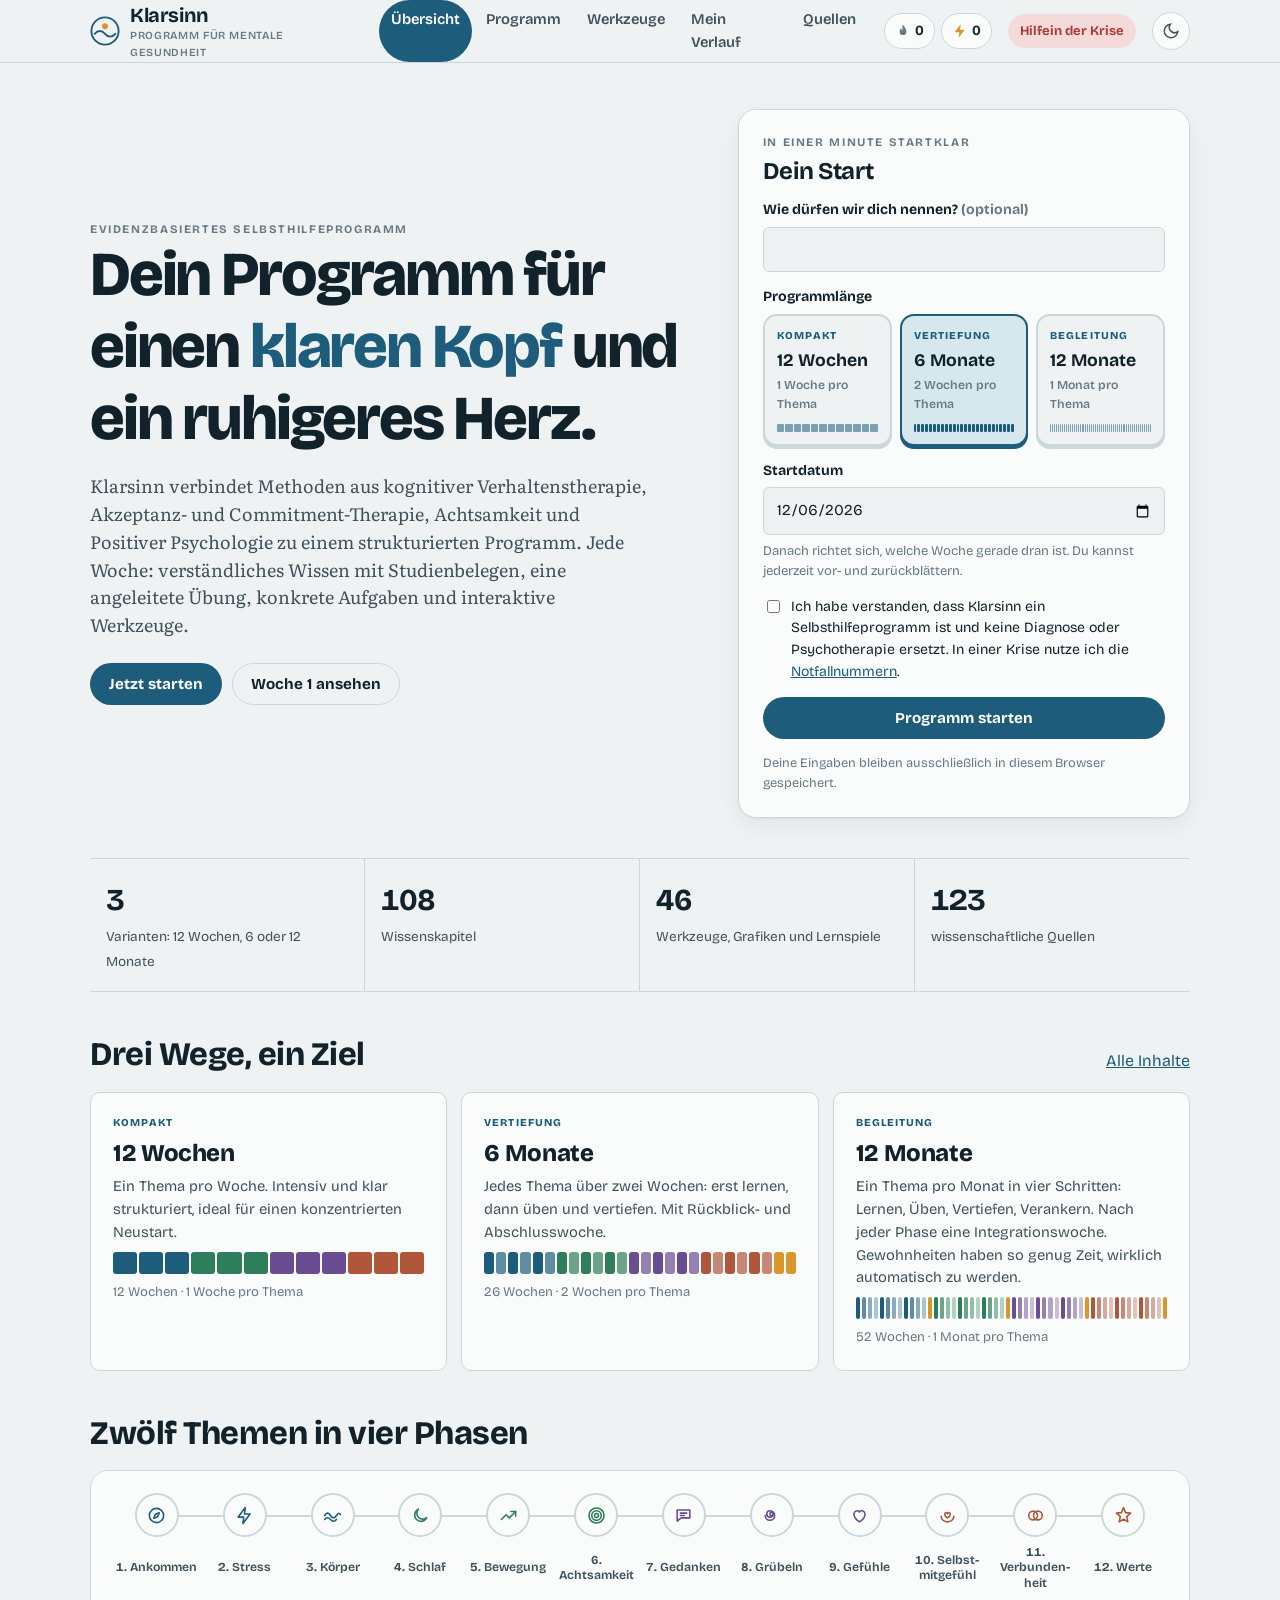
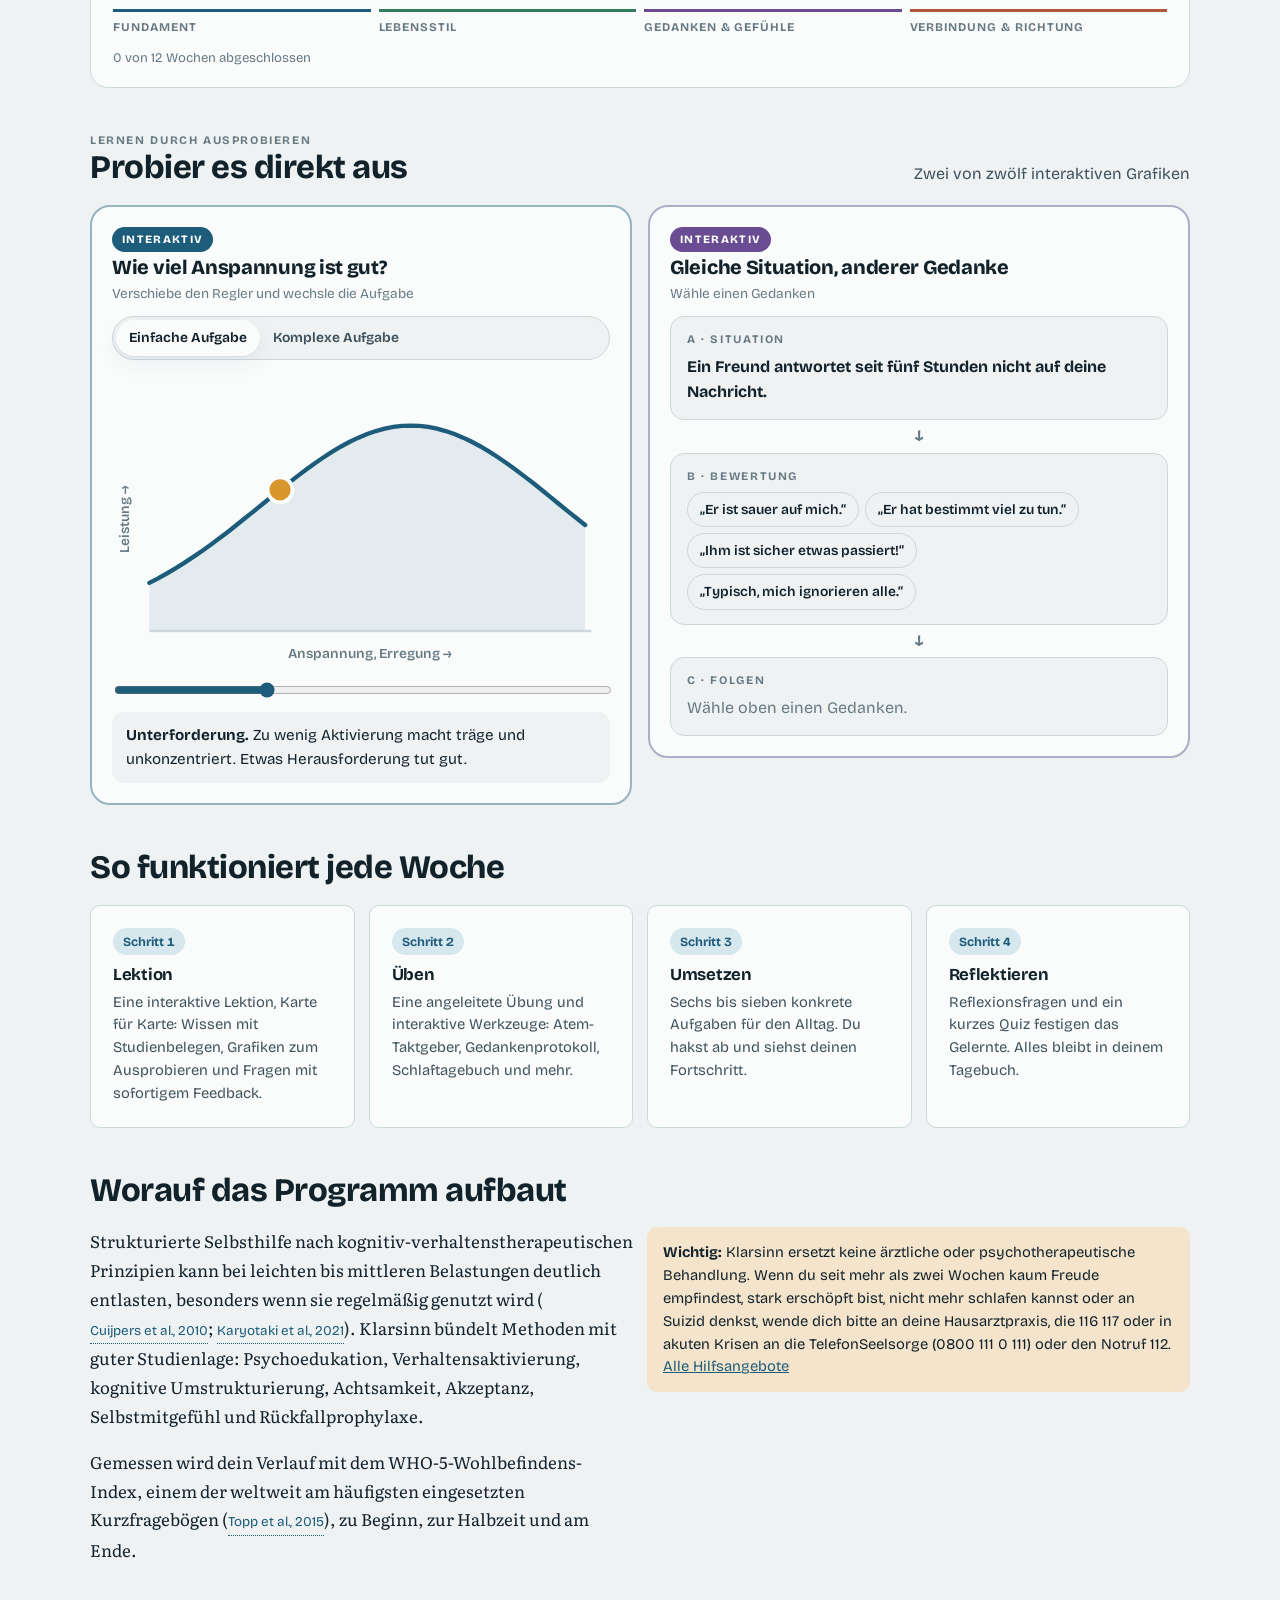
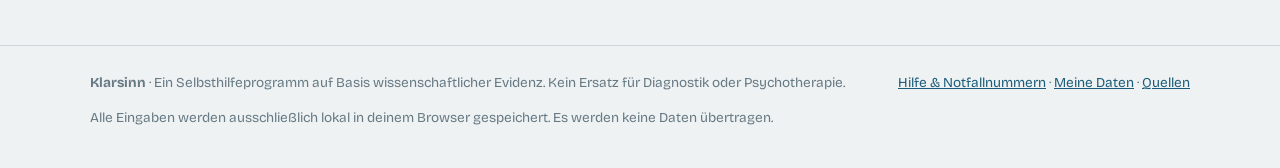
==== commit 5146ad49: "Klarsinn: Varianten 6 und 12 Monate, mehr Grafik und Interaktion - Programmvarianten 12 Wochen, 6 Mo" ====
--- a/klarsinn/index.html
+++ b/klarsinn/index.html
@@ -4,7 +4,7 @@
 <meta charset="UTF-8">
 <meta name="viewport" content="width=device-width, initial-scale=1, viewport-fit=cover">
 <title>Klarsinn</title>
-<meta name="description" content="Klarsinn – ein wissenschaftlich fundiertes, interaktives 12-Wochen-Programm für mentale Gesundheit. Wöchentlicher Input, Übungen, Aufgaben und Werkzeuge auf Basis von KVT, ACT, Achtsamkeit und Positiver Psychologie.">
+<meta name="description" content="Klarsinn – ein wissenschaftlich fundiertes, interaktives Programm (12 Wochen, 6 oder 12 Monate) für mentale Gesundheit. Wöchentlicher Input, Übungen, Aufgaben und Werkzeuge auf Basis von KVT, ACT, Achtsamkeit und Positiver Psychologie.">
 <link rel="preconnect" href="https://fonts.googleapis.com">
 <link rel="preconnect" href="https://fonts.gstatic.com" crossorigin>
 <link rel="stylesheet" href="https://fonts.googleapis.com/css2?family=Bricolage+Grotesque:opsz,wght@12..96,400;12..96,600;12..96,700;12..96,800&family=Literata:ital,opsz,wght@0,7..72,400;0,7..72,600;1,7..72,400&display=swap">
@@ -15,7 +15,7 @@
   <div class="wrap top-in">
     <a class="brand" href="#start" aria-label="Klarsinn – Startseite">
       <svg viewBox="0 0 32 32" aria-hidden="true"><circle cx="16" cy="16" r="14.5" fill="none" stroke="var(--accent)" stroke-width="2"/><path d="M5 19c3.5-4 7.5-4 11 0s7.5 4 11 0" fill="none" stroke="var(--accent)" stroke-width="2" stroke-linecap="round"/><circle cx="16" cy="11" r="3.2" fill="var(--glow)"/></svg>
-      <span><b>Klarsinn</b><small>12 WOCHEN MENTALE GESUNDHEIT</small></span>
+      <span><b>Klarsinn</b><small>PROGRAMM FÜR MENTALE GESUNDHEIT</small></span>
     </a>
     <nav class="nav" id="nav" aria-label="Hauptnavigation">
       <a href="#start" data-r="start">Übersicht</a>
@@ -53,8 +53,13 @@
 <script src="js/weeks-01-04.js"></script>
 <script src="js/weeks-05-08.js"></script>
 <script src="js/weeks-09-12.js"></script>
+<script src="js/deep-01-04.js"></script>
+<script src="js/deep-05-08.js"></script>
+<script src="js/deep-09-12.js"></script>
 <script src="js/tools.js"></script>
 <script src="js/explorables.js"></script>
+<script src="js/explorables2.js"></script>
+<script src="js/program.js"></script>
 <script src="js/lessons.js"></script>
 <script src="js/app.js"></script>
 </body>
--- a/klarsinn/css/app.css
+++ b/klarsinn/css/app.css
@@ -482,3 +482,74 @@
   .iconbtn { width: 34px; height: 34px; }
   .stat { padding: 5px 8px; }
 }
+
+/* ===== Programmvarianten, Zeitachse, Praxiswochen ===== */
+.vpick { display: grid; grid-template-columns: repeat(3, minmax(0, 1fr)); gap: 8px; }
+.vopt { display: grid; gap: 2px; text-align: left; background: var(--bg); border: 2px solid var(--line); border-radius: 14px; padding: 12px; cursor: pointer; box-shadow: 0 3px 0 var(--line); transition: transform .08s, border-color .15s; min-width: 0; }
+.vopt:active { transform: translateY(3px); box-shadow: none; }
+.vopt.on { border-color: var(--accent); background: var(--accent-tint); box-shadow: 0 3px 0 var(--accent); }
+.vopt b { font-family: var(--f-display); font-size: 1.1rem; }
+.vopt small { color: var(--ink-faint); font-size: .76rem; font-weight: 600; }
+.vtag { justify-self: start; font-size: .66rem; font-weight: 800; letter-spacing: .1em; text-transform: uppercase; color: var(--accent); }
+.vbars { display: flex; gap: 1px; margin-top: 8px; height: 8px; }
+.vbars i { flex: 1; background: var(--accent); opacity: .55; border-radius: 1px; }
+.vopt.on .vbars i { opacity: 1; }
+@media (max-width: 460px) { .vpick { grid-template-columns: 1fr; } }
+.variants { display: grid; grid-template-columns: repeat(3, minmax(0, 1fr)); gap: 14px; }
+@media (max-width: 860px) { .variants { grid-template-columns: 1fr; } }
+.vcardx { display: grid; gap: 8px; align-content: start; }
+.vcardx h3 { font-size: 1.5rem; font-weight: 800; }
+.vcardx p { margin: 0; font-size: .92rem; }
+.tl-mini { display: grid; gap: 2px; height: 22px; }
+.tl-mini i { border-radius: 3px; }
+.tl { background: var(--surface); border: 1px solid var(--line); border-radius: 18px; padding: 18px 20px; overflow-x: auto; }
+.tl-track { display: grid; gap: 3px; min-width: 520px; }
+.tl-seg { height: 34px; border-radius: 6px; background: var(--ph); opacity: var(--op); position: relative; transition: transform .15s; }
+.tl-seg:hover { transform: translateY(-3px); opacity: 1; }
+.tl-seg.done::after { content: ""; position: absolute; inset: 0; border-radius: 6px; background: repeating-linear-gradient(45deg, transparent 0 4px, rgba(255,255,255,.35) 4px 6px); }
+.tl-seg.cur { outline: 3px solid var(--ink); outline-offset: 2px; opacity: 1; }
+.tl-seg.integ { height: 34px; border-radius: 50% / 30%; }
+.tl-months { display: grid; min-width: 520px; margin-top: 6px; font-size: .7rem; color: var(--ink-faint); font-weight: 700; }
+.tl-legend { display: flex; flex-wrap: wrap; gap: 14px; margin-top: 10px; font-size: .8rem; color: var(--ink-soft); align-items: center; }
+.tl-legend i { display: inline-block; width: 18px; height: 10px; border-radius: 3px; background: var(--accent); margin-right: 6px; vertical-align: middle; }
+.subweeks { display: flex; flex-wrap: wrap; gap: 4px; }
+.subweeks .chip { font-size: .68rem; padding: 3px 7px; }
+.pwhead { align-items: center; }
+.pw-tile { width: 150px; height: 150px; border-radius: 34px; background: var(--ph); color: var(--surface); display: grid; place-items: center; align-content: center; gap: 6px; box-shadow: 0 8px 0 color-mix(in srgb, var(--ph) 55%, #000); transform: rotate(-4deg); animation: bob 4s ease-in-out infinite; }
+.pw-tile b { font-family: var(--f-display); font-size: 1rem; letter-spacing: .04em; }
+@media (max-width: 600px) { .pw-tile { display: none; } }
+.pw-steps { display: flex; flex-wrap: wrap; gap: 6px; margin-top: 16px; }
+.pw-step { display: grid; text-decoration: none; color: var(--ink-soft); background: var(--surface); border: 2px solid var(--line); border-radius: 12px; padding: 8px 14px; min-width: 96px; }
+.pw-step span { font-weight: 800; font-size: .9rem; }
+.pw-step small { font-size: .72rem; color: var(--ink-faint); }
+.pw-step.on { border-color: var(--ph); color: var(--ink); box-shadow: 0 3px 0 var(--ph); }
+.pw-step.done span::after { content: " ✓"; color: var(--ok); }
+.pw-body { max-width: 860px; margin-top: 24px; }
+.anchor-grid { display: grid; gap: 14px; }
+.heat { max-width: none; width: auto; min-width: 100%; }
+.heat text { font-size: 9px; }
+.heat .h0, .heat-legend .h0 { fill: var(--surface-2); background: var(--surface-2); }
+.heat .h1, .heat-legend .h1 { fill: color-mix(in srgb, var(--ok) 30%, var(--surface-2)); background: color-mix(in srgb, var(--ok) 30%, var(--surface-2)); }
+.heat .h2, .heat-legend .h2 { fill: color-mix(in srgb, var(--ok) 55%, var(--surface-2)); background: color-mix(in srgb, var(--ok) 55%, var(--surface-2)); }
+.heat .h3, .heat-legend .h3 { fill: color-mix(in srgb, var(--ok) 80%, var(--surface-2)); background: color-mix(in srgb, var(--ok) 80%, var(--surface-2)); }
+.heat .h4, .heat-legend .h4 { fill: var(--ok); background: var(--ok); }
+.heat-legend { display: flex; align-items: center; gap: 4px; font-size: .75rem; }
+.heat-legend span { width: 12px; height: 12px; border-radius: 3px; display: inline-block; }
+
+/* ===== Lernspiele ===== */
+.xp-choices { display: grid; gap: 8px; margin-top: 12px; }
+.xp-score { font-family: var(--f-display); font-weight: 800; font-size: 2.4rem; }
+.xp-count { display: grid; justify-items: center; gap: 10px; }
+.xp-dots { display: flex; gap: 8px; flex-wrap: wrap; justify-content: center; }
+.xp-dots span { width: 22px; height: 22px; border-radius: 50%; border: 2px solid var(--line); background: var(--bg); transition: .2s; }
+.xp-dots span.on { background: var(--accent); border-color: var(--accent); transform: scale(1.1); }
+.xp-big { font-family: var(--f-display); font-weight: 800; font-size: 4rem; line-height: 1; color: var(--accent); }
+.xp-chat { display: grid; gap: 8px; }
+.xp-bubble { justify-self: start; max-width: 90%; background: var(--crit-tint); border-radius: 18px 18px 18px 4px; padding: 12px 16px; font-family: var(--f-read); font-size: 1.05rem; }
+.xp-wheel { display: grid; grid-template-columns: minmax(0, 1fr) minmax(0, 1fr); gap: 16px; align-items: center; }
+@media (max-width: 700px) { .xp-wheel { grid-template-columns: 1fr; } }
+.xp-sl { display: grid; grid-template-columns: 120px minmax(0, 1fr) 24px; gap: 8px; align-items: center; font-size: .85rem; font-weight: 600; }
+.pill.pop { animation: pop .3s; }
+.vcard b { font-weight: 700; }
+.sos { gap: 0; }
+@media (max-width: 560px) { .now > .row { flex-wrap: wrap !important; } .now .ring { width: 90px; height: 90px; } }
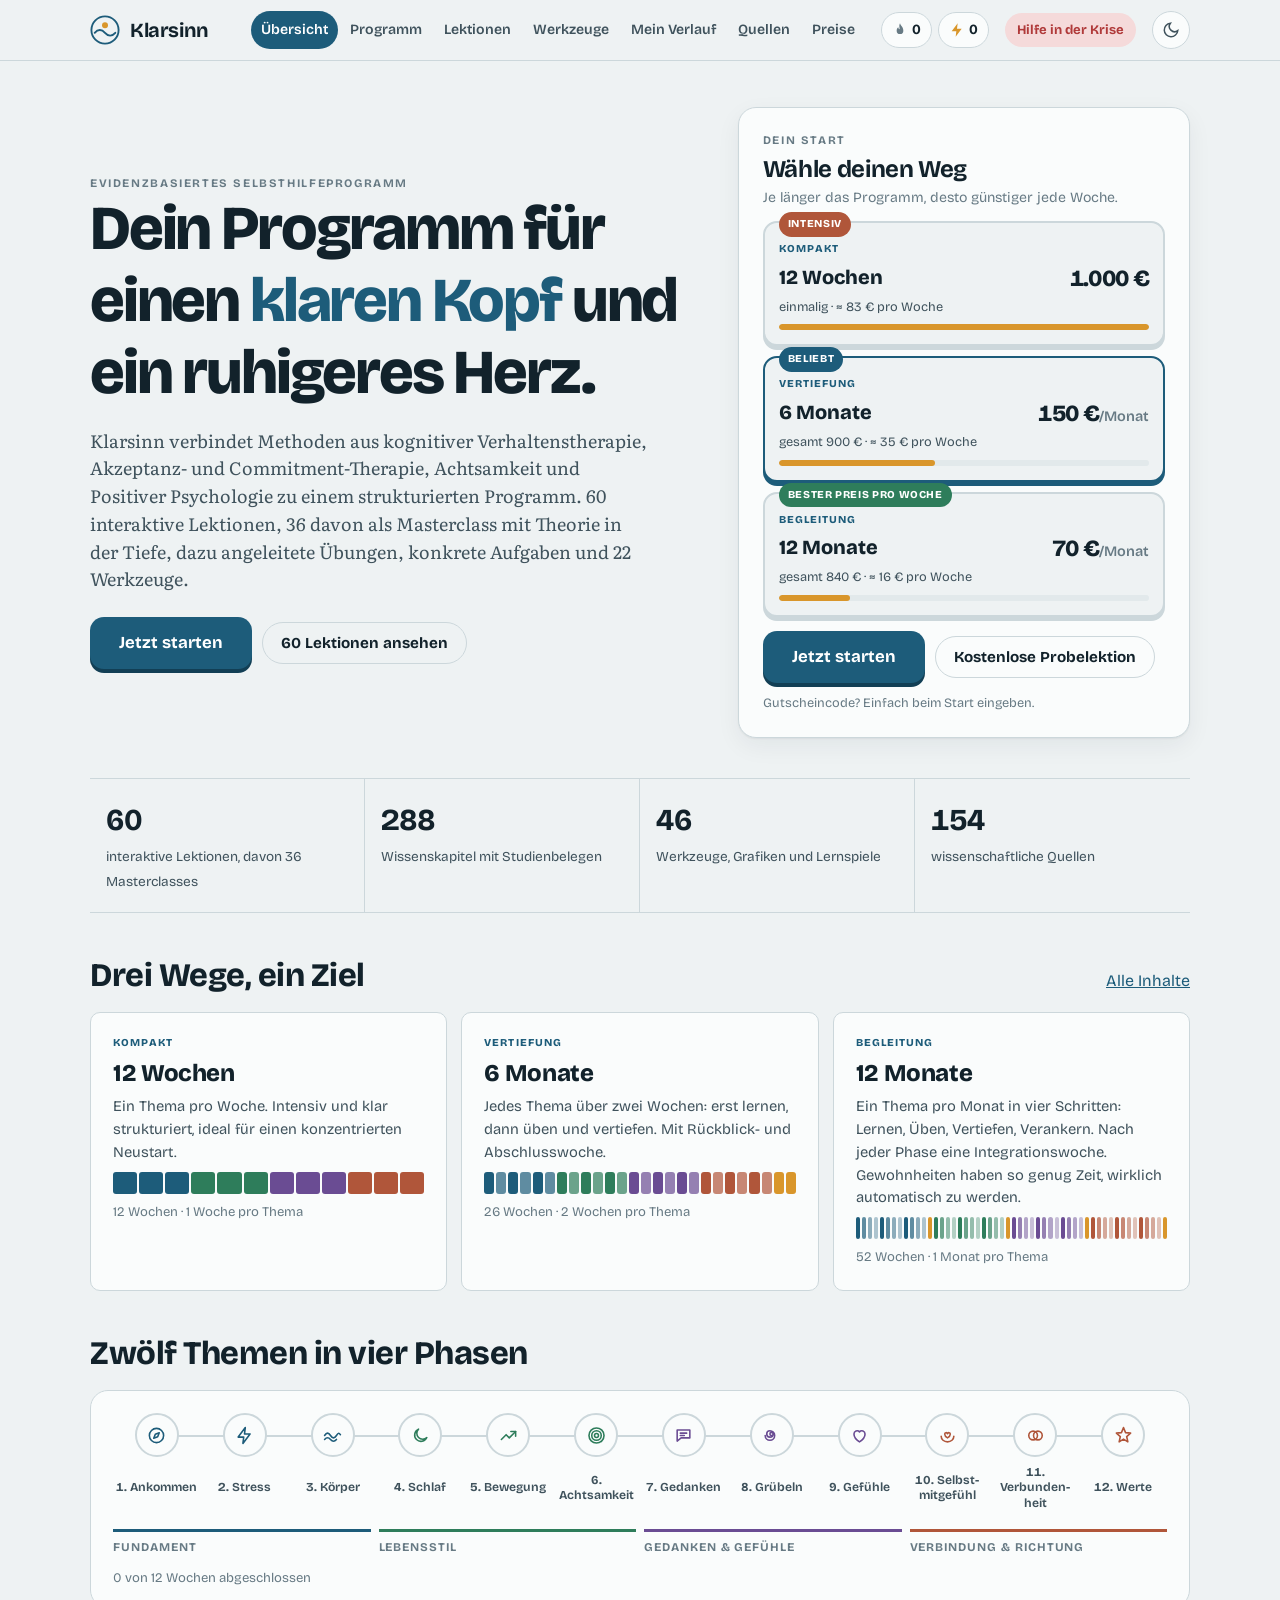
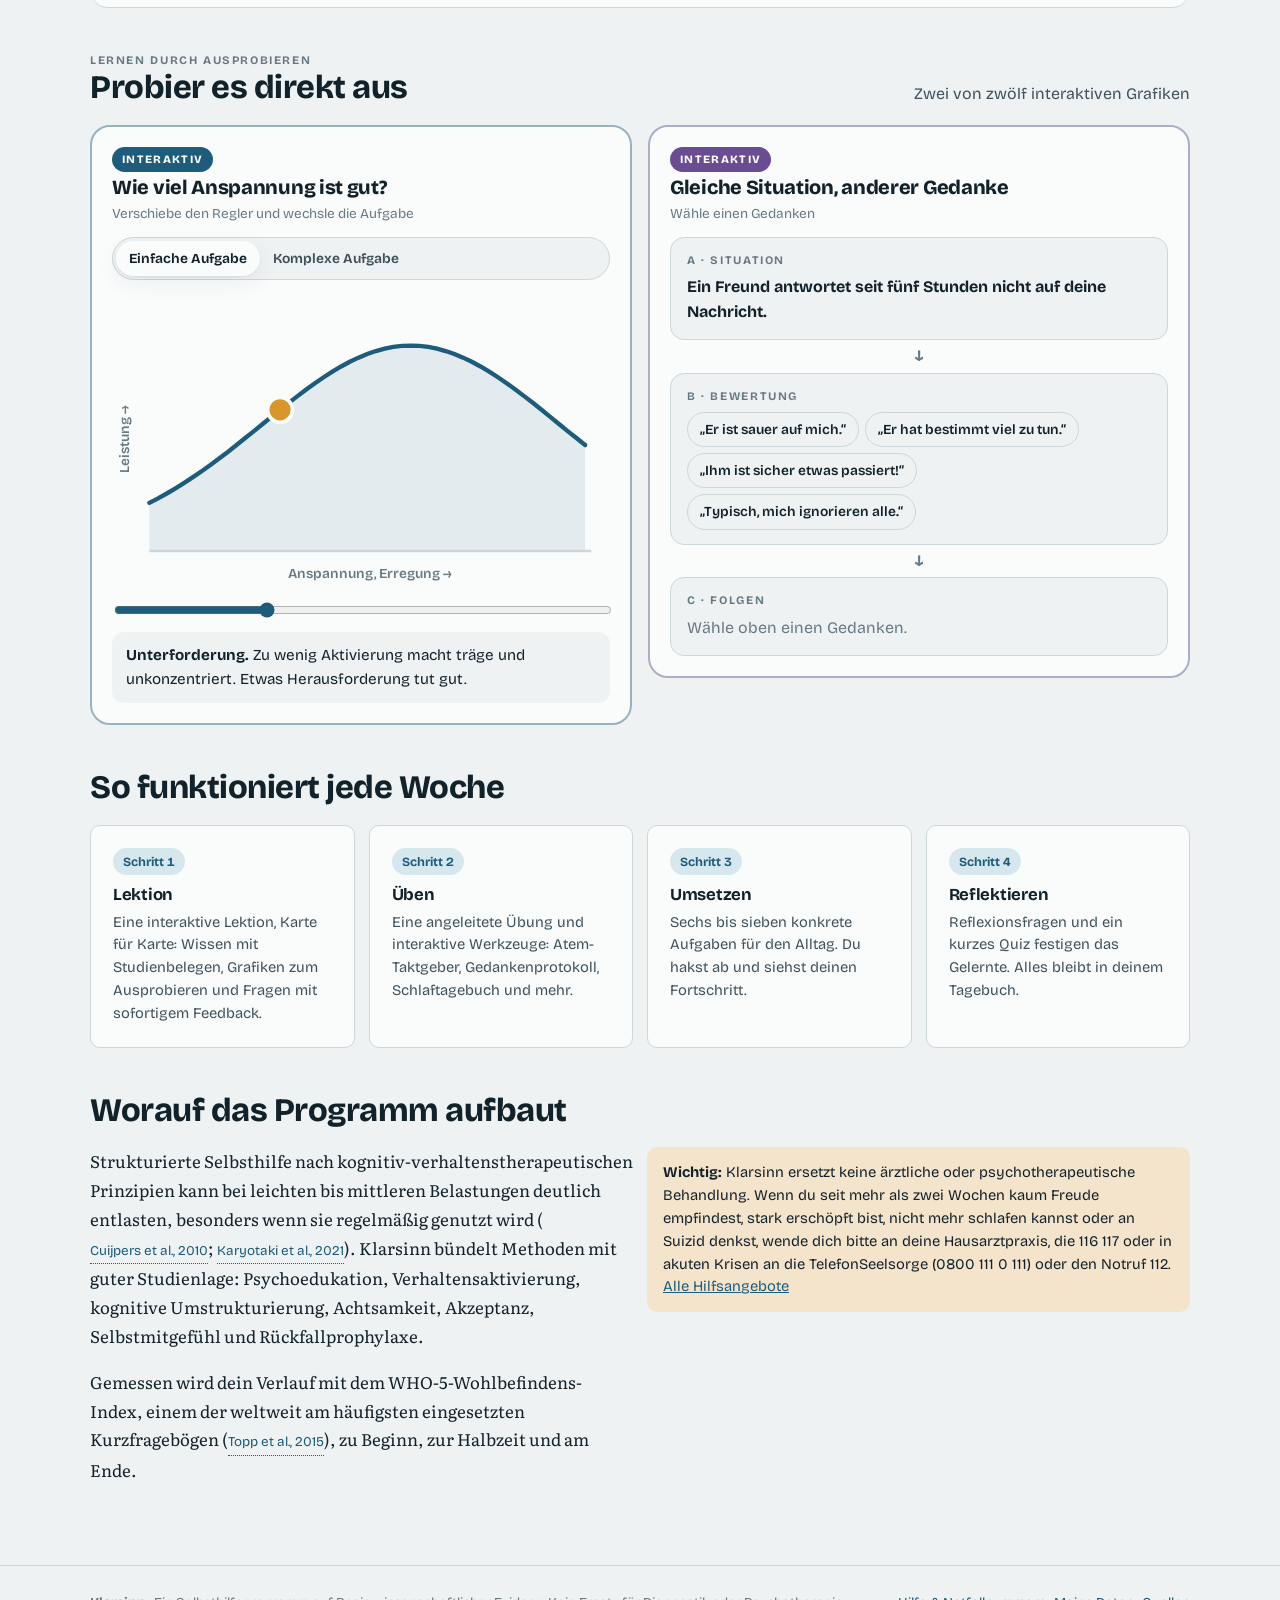
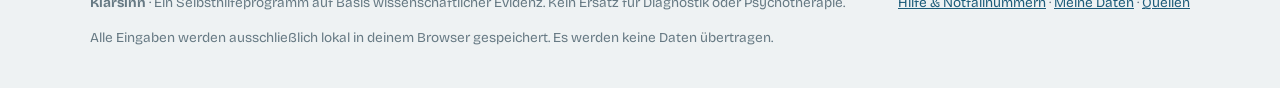
==== commit c8c399ee: "Klarsinn: Preise, Gutschein-Freischaltung, Lektionsbibliothek, Modell-Diagramme - Preise: 12 Wochen " ====
--- a/klarsinn/index.html
+++ b/klarsinn/index.html
@@ -20,12 +20,14 @@
     <nav class="nav" id="nav" aria-label="Hauptnavigation">
       <a href="#start" data-r="start">Übersicht</a>
       <a href="#programm" data-r="programm">Programm</a>
+      <a href="#lektionen" data-r="lektionen">Lektionen</a>
       <a href="#werkzeuge" data-r="werkzeuge">Werkzeuge</a>
       <a href="#verlauf" data-r="verlauf">Mein Verlauf</a>
       <a href="#quellen" data-r="quellen">Quellen</a>
+      <a href="#kaufen" data-r="kaufen">Preise</a>
     </nav>
     <div class="stats" id="stats"></div>
-    <a class="sos" href="#hilfe">Hilfe<span class="sos-long"> in der Krise</span></a>
+    <a class="sos" href="#hilfe">Hilfe<span class="sos-long">&nbsp;in der Krise</span></a>
     <button class="iconbtn" id="themeBtn" type="button" aria-label="Farbschema wechseln" title="Hell/Dunkel">
       <svg viewBox="0 0 24 24" fill="none" stroke="currentColor" stroke-width="2"><path d="M21 12.8A9 9 0 1 1 11.2 3a7 7 0 0 0 9.8 9.8z"/></svg>
     </button>
@@ -56,10 +58,16 @@
 <script src="js/deep-01-04.js"></script>
 <script src="js/deep-05-08.js"></script>
 <script src="js/deep-09-12.js"></script>
+<script src="js/master-01-03.js"></script>
+<script src="js/master-04-06.js"></script>
+<script src="js/master-07-09.js"></script>
+<script src="js/master-10-12.js"></script>
 <script src="js/tools.js"></script>
 <script src="js/explorables.js"></script>
 <script src="js/explorables2.js"></script>
 <script src="js/program.js"></script>
+<script src="js/shop.js"></script>
+<script src="js/models.js"></script>
 <script src="js/lessons.js"></script>
 <script src="js/app.js"></script>
 </body>
--- a/klarsinn/css/app.css
+++ b/klarsinn/css/app.css
@@ -553,3 +553,103 @@
 .vcard b { font-weight: 700; }
 .sos { gap: 0; }
 @media (max-width: 560px) { .now > .row { flex-wrap: wrap !important; } .now .ring { width: 90px; height: 90px; } }
+
+/* ===== Preise & Kauf ===== */
+.prices { display: grid; grid-template-columns: repeat(3, minmax(0, 1fr)); gap: 12px; }
+.prices.compact { gap: 8px; }
+@media (max-width: 760px) { .prices { grid-template-columns: 1fr; } }
+.price { position: relative; display: grid; gap: 4px; text-align: left; align-content: start; background: var(--surface); border: 2px solid var(--line); border-radius: 18px; padding: 22px 18px 18px; cursor: pointer; box-shadow: 0 4px 0 var(--line); transition: transform .1s, border-color .15s; min-width: 0; }
+.prices.compact .price { padding: 18px 14px 14px; border-radius: 14px; background: var(--bg); }
+.price:hover { border-color: var(--accent); }
+.price:active { transform: translateY(4px); box-shadow: none; }
+.price.on { border-color: var(--accent); box-shadow: 0 4px 0 var(--accent); background: color-mix(in srgb, var(--accent) 7%, var(--surface)); }
+.price-badge { position: absolute; top: -11px; left: 14px; font-size: .66rem; font-weight: 800; letter-spacing: .06em; text-transform: uppercase; background: var(--ok); color: #fff; padding: 4px 9px; border-radius: 999px; }
+.price-badge.alt { background: var(--p4); }
+.price-badge.mid { background: var(--accent); color: var(--accent-ink); }
+.price-name { font-family: var(--f-display); font-size: 1.25rem; font-weight: 800; }
+.price-amt { font-family: var(--f-display); font-size: 2rem; font-weight: 800; letter-spacing: -.03em; line-height: 1.1; }
+.prices.compact .price-amt { font-size: 1.45rem; }
+.price-amt small { font-size: .9rem; font-weight: 600; color: var(--ink-faint); letter-spacing: 0; }
+.price-sub { font-size: .8rem; color: var(--ink-soft); }
+.price-bar { height: 6px; border-radius: 99px; background: var(--surface-2); overflow: hidden; margin-top: 4px; }
+.price-bar i { display: block; height: 100%; background: var(--glow); border-radius: 99px; }
+.price-feat { list-style: none; padding: 0; margin: 10px 0 0; display: grid; gap: 6px; font-size: .88rem; }
+.price-feat li { display: grid; grid-template-columns: 18px minmax(0, 1fr); gap: 6px; }
+.price-feat li::before { content: "✓"; color: var(--ok); font-weight: 800; }
+.checkout-sum { justify-content: space-between; border-top: 1px solid var(--line); padding-top: 14px; }
+.price-total { font-family: var(--f-display); font-weight: 800; font-size: 1.8rem; }
+.price-total small { font-size: .85rem; color: var(--ink-faint); font-weight: 600; }
+.paywall { text-align: center; display: grid; justify-items: center; gap: 8px; padding: 30px 10px 24px; max-width: 640px; margin: 0 auto 10px; }
+.paywall h2 { font-size: clamp(1.5rem, 3.5vw, 2.1rem); font-weight: 800; }
+.pw-lock { width: 84px; height: 84px; border-radius: 24px; display: grid; place-items: center; background: var(--glow); color: #1d1405; box-shadow: 0 6px 0 color-mix(in srgb, var(--glow) 60%, #000); transform: rotate(-5deg); margin-bottom: 8px; }
+
+/* ===== Lektionsbibliothek ===== */
+.lib-mod { margin-top: 26px; }
+.lib-head { display: flex; align-items: center; gap: 4px; margin-bottom: 10px; }
+.lib-head h3 { font-size: 1.3rem; font-weight: 780; }
+.lib-row { display: grid; grid-template-columns: repeat(5, minmax(0, 1fr)); gap: 10px; }
+@media (max-width: 1000px) { .lib-row { grid-template-columns: repeat(3, minmax(0, 1fr)); } }
+@media (max-width: 640px) { .lib-row { grid-template-columns: repeat(2, minmax(0, 1fr)); } }
+@media (max-width: 420px) { .lib-row { grid-template-columns: 1fr; } }
+.ltile { display: grid; grid-template-rows: auto auto 1fr auto; gap: 4px; text-align: left; background: var(--surface); border: 2px solid var(--line); border-radius: 16px; padding: 14px; cursor: pointer; box-shadow: 0 4px 0 var(--line); transition: transform .1s, border-color .15s; min-width: 0; min-height: 168px; position: relative; overflow: hidden; }
+.ltile::before { content: ""; position: absolute; inset: 0 0 auto 0; height: 5px; background: var(--ph, var(--accent)); }
+.ltile:hover { border-color: var(--ph, var(--accent)); transform: translateY(-2px); }
+.ltile:active { transform: translateY(3px); box-shadow: none; }
+.ltile b { font-family: var(--f-display); font-size: 1rem; line-height: 1.25; }
+.ltile-kind { font-size: .66rem; font-weight: 800; letter-spacing: .1em; text-transform: uppercase; color: var(--ph, var(--accent)); margin-top: 4px; }
+.ltile-sub { font-size: .78rem; color: var(--ink-faint); display: -webkit-box; -webkit-line-clamp: 3; -webkit-box-orient: vertical; overflow: hidden; }
+.ltile-foot { display: flex; justify-content: space-between; align-items: center; gap: 6px; font-size: .74rem; color: var(--ink-faint); font-weight: 700; flex-wrap: wrap; }
+.ltile.fertig { background: color-mix(in srgb, var(--ok) 8%, var(--surface)); }
+.ltile.locked { opacity: .6; }
+.ltile.locked b::after { content: " 🔒"; font-size: .8em; }
+
+/* ===== Modell-Diagramme ===== */
+.md-fig { min-width: 0; }
+.md-node { cursor: pointer; }
+.md-cycle .md-node rect { fill: var(--surface); stroke: var(--ph, var(--accent)); stroke-width: 2; transition: fill .2s; }
+.md-cycle .md-node text { font-size: 11.5px; font-weight: 700; fill: var(--ink); pointer-events: none; }
+.md-cycle .md-node.on rect { fill: var(--ph, var(--accent)); }
+.md-cycle .md-node.on text { fill: var(--surface); }
+.md-cycle .md-node:focus-visible rect { stroke-width: 4; }
+.md-steps { display: flex; flex-wrap: wrap; align-items: center; gap: 6px; }
+.md-step { display: grid; gap: 4px; justify-items: center; text-align: center; background: var(--surface); border: 2px solid var(--line); border-radius: 14px; padding: 10px 12px; min-width: 92px; flex: 1; font-weight: 700; font-size: .86rem; box-shadow: 0 3px 0 var(--line); }
+.md-step b { width: 26px; height: 26px; border-radius: 50%; display: grid; place-items: center; background: var(--surface-2); font-size: .8rem; }
+.md-step.on { border-color: var(--ph, var(--accent)); box-shadow: 0 3px 0 var(--ph, var(--accent)); }
+.md-step.on b { background: var(--ph, var(--accent)); color: var(--surface); }
+.md-arrow { color: var(--ink-faint); font-weight: 800; }
+.md-matrix { display: grid; grid-template-columns: auto minmax(0, 1fr); gap: 6px; align-items: stretch; }
+.md-y { writing-mode: vertical-rl; transform: rotate(180deg); font-size: .72rem; font-weight: 700; color: var(--ink-faint); text-align: center; grid-row: 1; }
+.md-y.bottom { display: none; }
+.md-grid { display: grid; grid-template-columns: 1fr 1fr; gap: 6px; }
+.md-cell { min-height: 84px; border: 2px solid var(--line); background: var(--surface); border-radius: 14px; font-weight: 800; font-size: .92rem; padding: 10px; }
+.md-cell.on { background: var(--ph, var(--accent)); color: var(--surface); border-color: var(--ph, var(--accent)); }
+.md-x { grid-column: 2; display: flex; justify-content: space-between; font-size: .72rem; font-weight: 700; color: var(--ink-faint); }
+.md-layers { display: grid; justify-items: center; gap: 5px; }
+.md-layer { border: 0; border-radius: 10px; padding: 12px; font-weight: 800; font-size: .9rem; background: color-mix(in srgb, var(--ph, var(--accent)) 18%, var(--surface)); color: var(--ink); transition: .2s; }
+.md-layer.on { background: var(--ph, var(--accent)); color: var(--surface); transform: scale(1.02); }
+.md-scale { position: relative; padding-top: 10px; }
+.md-track { height: 10px; border-radius: 99px; background: linear-gradient(90deg, color-mix(in srgb, var(--ph, var(--accent)) 20%, var(--surface-2)), var(--ph, var(--accent))); }
+.md-points { display: grid; margin-top: -16px; }
+.md-pt { display: grid; justify-items: center; gap: 6px; background: none; border: 0; font-weight: 700; font-size: .8rem; color: var(--ink-soft); padding: 0 2px; }
+.md-pt i { width: 22px; height: 22px; border-radius: 50%; background: var(--surface); border: 3px solid var(--ph, var(--accent)); }
+.md-pt.on i { background: var(--glow); transform: scale(1.2); }
+.md-pt.on span { color: var(--ink); }
+.md-detail { background: var(--bg); border-radius: 12px; padding: 14px 16px; min-height: 6em; }
+.md-detail b { font-family: var(--f-display); font-size: 1.05rem; }
+.md-detail p { margin: 6px 0 0; font-family: var(--f-read); }
+.ls-transfer { display: grid; grid-template-columns: auto minmax(0, 1fr); gap: 14px; align-items: start; background: var(--surface); border: 2px solid var(--glow); border-radius: 18px; padding: 18px; margin-bottom: 14px; }
+.ls-transfer .ls-ev-icon { background: var(--glow-tint); color: var(--warn); }
+.ls-transfer p { margin: 0; }
+@media (max-width: 1320px) { .brand small { display: none; } .nav a { padding: 8px 10px; font-size: .88rem; } }
+@media (max-width: 1180px) and (min-width: 901px) { .sos-long { display: none; } }
+@media (max-width: 1100px) {
+  .menubtn { display: grid; }
+  .nav { display: none; position: absolute; top: 100%; left: 0; right: 0; flex-direction: column; background: var(--surface); border-bottom: 1px solid var(--line); padding: 8px 16px 14px; box-shadow: var(--shadow); }
+  .nav.open { display: flex; }
+  .nav a { border-radius: var(--r-sm); padding: 11px 12px; }
+}
+.hero-card .prices { grid-template-columns: 1fr; gap: 10px; }
+.hero-card .price { grid-template-columns: minmax(0, 1fr) auto; column-gap: 10px; padding: 16px 14px 12px; }
+.hero-card .price .vtag, .hero-card .price .price-name, .hero-card .price .price-sub { grid-column: 1; }
+.hero-card .price .price-amt { grid-column: 2; grid-row: 1 / span 3; align-self: center; text-align: right; }
+.hero-card .price .price-bar { grid-column: 1 / -1; }
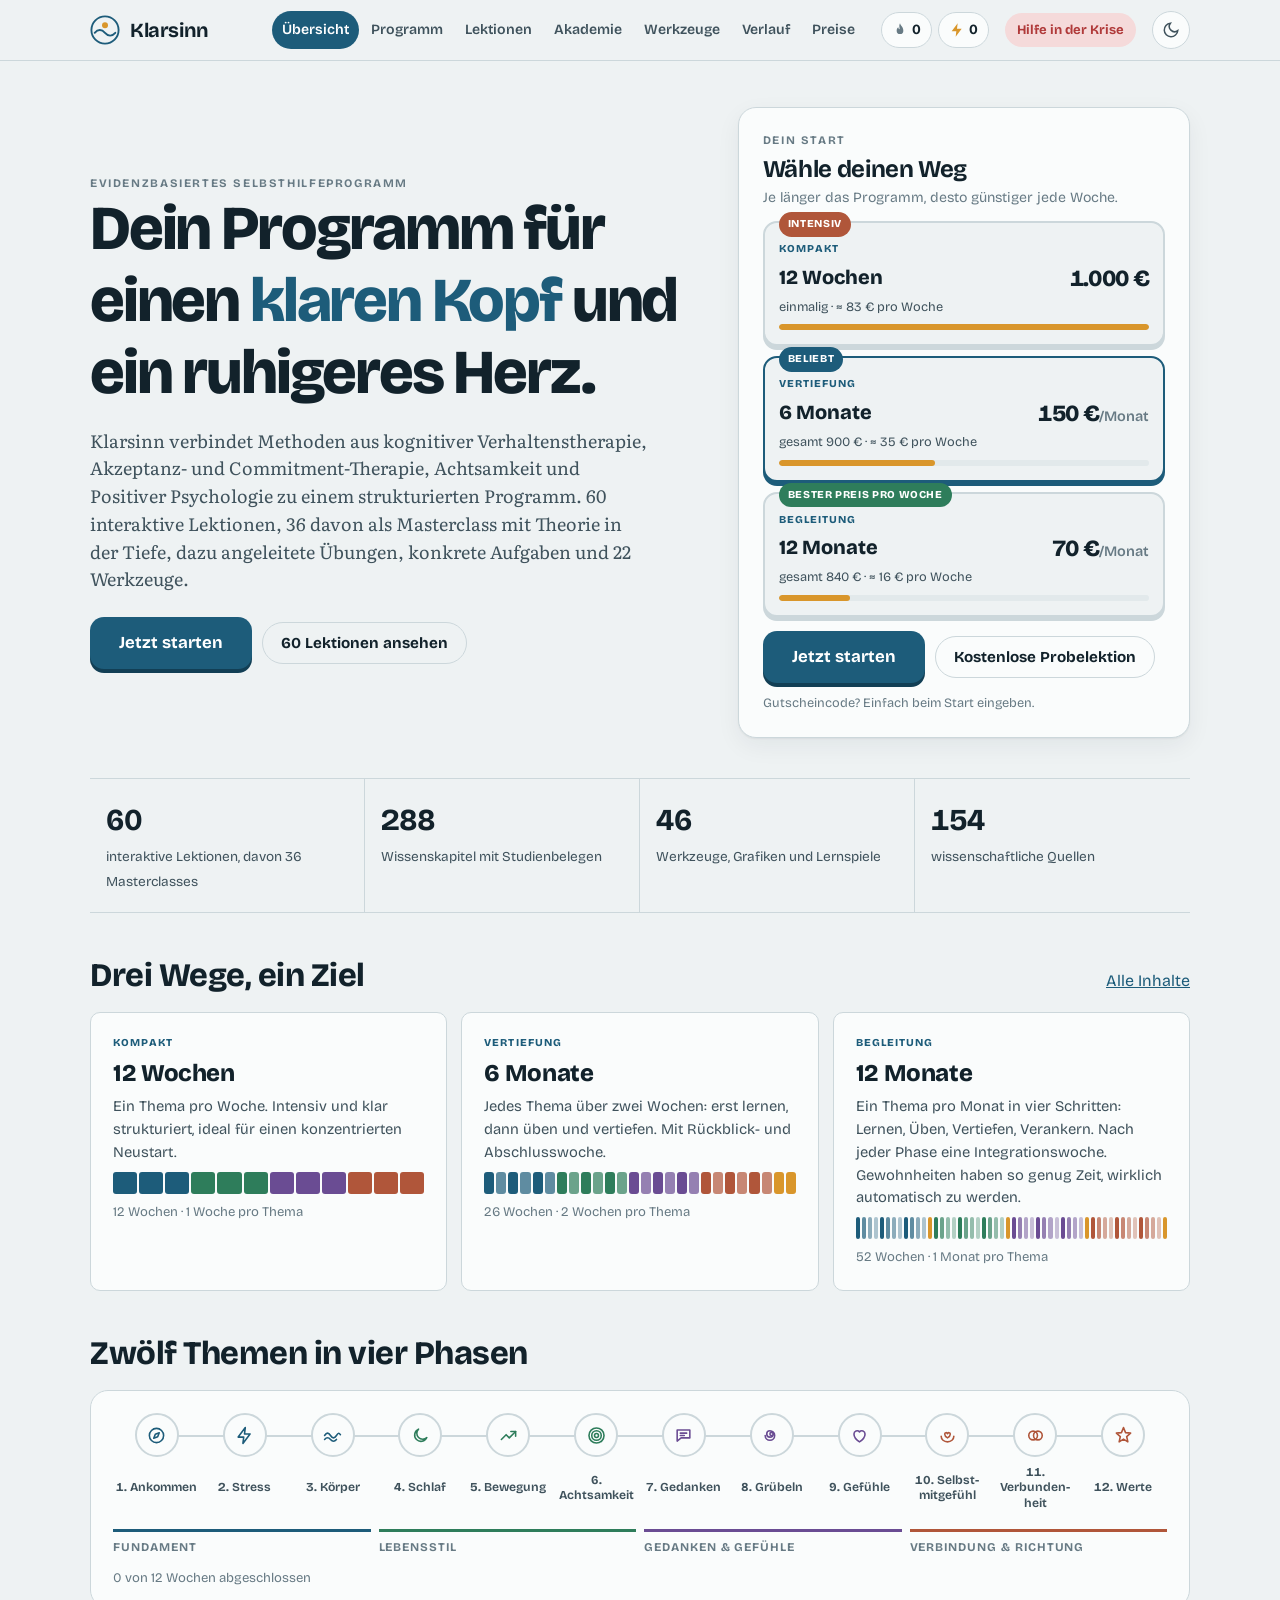
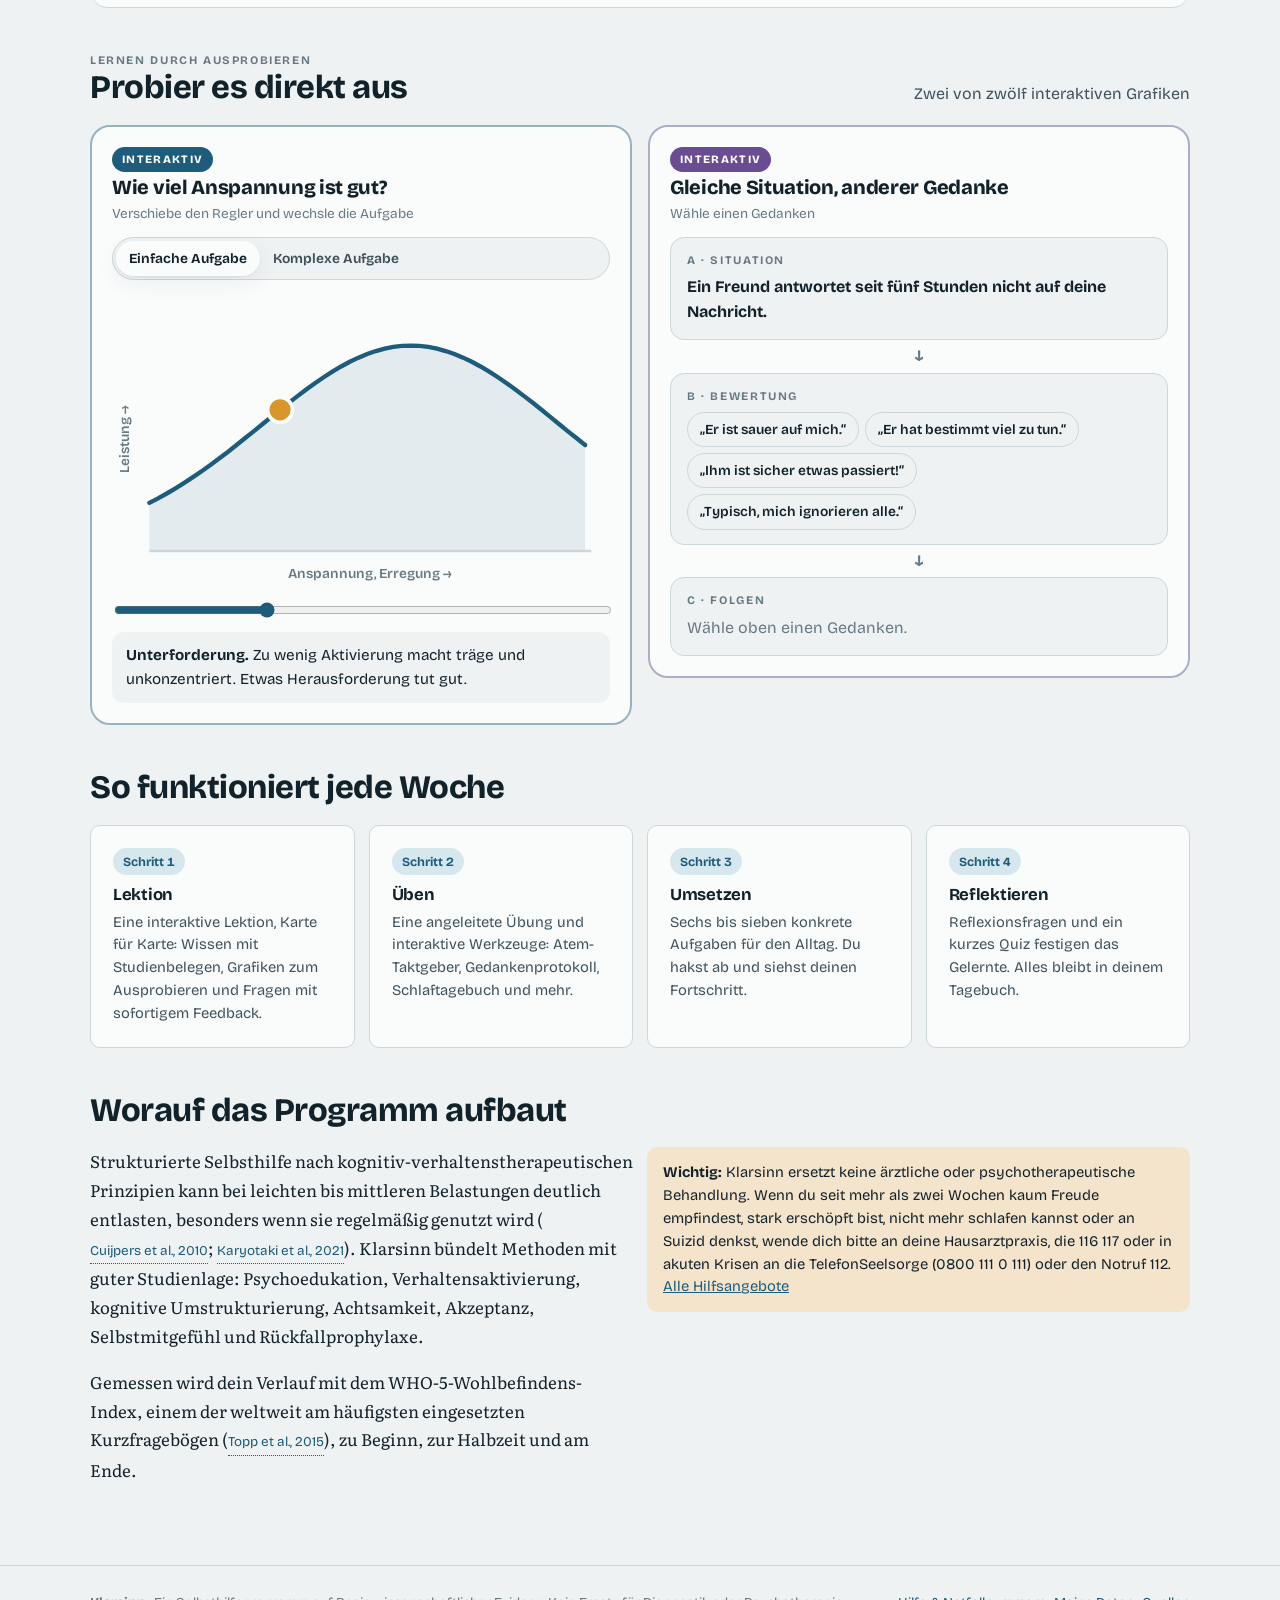
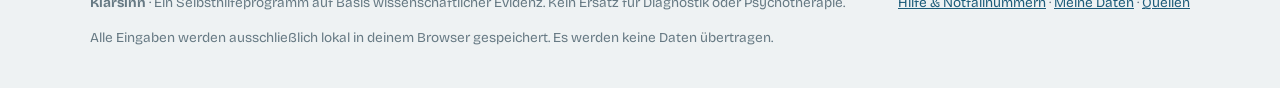
==== commit 9e9eb94f: "Klarsinn: Akademie mit Prüfungen, Wiederholungstrainer, Fallstudien-Player und Abschlusszertifikat C" ====
--- a/klarsinn/index.html
+++ b/klarsinn/index.html
@@ -21,9 +21,9 @@
       <a href="#start" data-r="start">Übersicht</a>
       <a href="#programm" data-r="programm">Programm</a>
       <a href="#lektionen" data-r="lektionen">Lektionen</a>
+      <a href="#akademie" data-r="akademie">Akademie</a>
       <a href="#werkzeuge" data-r="werkzeuge">Werkzeuge</a>
-      <a href="#verlauf" data-r="verlauf">Mein Verlauf</a>
-      <a href="#quellen" data-r="quellen">Quellen</a>
+      <a href="#verlauf" data-r="verlauf">Verlauf</a>
       <a href="#kaufen" data-r="kaufen">Preise</a>
     </nav>
     <div class="stats" id="stats"></div>
@@ -62,12 +62,15 @@
 <script src="js/master-04-06.js"></script>
 <script src="js/master-07-09.js"></script>
 <script src="js/master-10-12.js"></script>
+<script src="js/cases-01-06.js"></script>
+<script src="js/cases-07-12.js"></script>
 <script src="js/tools.js"></script>
 <script src="js/explorables.js"></script>
 <script src="js/explorables2.js"></script>
 <script src="js/program.js"></script>
 <script src="js/shop.js"></script>
 <script src="js/models.js"></script>
+<script src="js/academy.js"></script>
 <script src="js/lessons.js"></script>
 <script src="js/app.js"></script>
 </body>
--- a/klarsinn/css/app.css
+++ b/klarsinn/css/app.css
@@ -653,3 +653,78 @@
 .hero-card .price .vtag, .hero-card .price .price-name, .hero-card .price .price-sub { grid-column: 1; }
 .hero-card .price .price-amt { grid-column: 2; grid-row: 1 / span 3; align-self: center; text-align: right; }
 .hero-card .price .price-bar { grid-column: 1 / -1; }
+.md-step span, .ltile b, .md-cell, .md-layer, .md-pt span, .price-name { hyphens: auto; overflow-wrap: anywhere; }
+.md-step { min-width: 0; flex-basis: 90px; }
+
+/* ===== Akademie ===== */
+.academy-hero { display: grid; grid-template-columns: minmax(0, 2fr) minmax(0, 1fr); gap: 16px; }
+@media (max-width: 860px) { .academy-hero { grid-template-columns: 1fr; } }
+.cert-teaser { display: grid; grid-template-columns: minmax(0, 1.2fr) minmax(0, 1fr); gap: 20px; align-items: center; text-decoration: none; color: var(--ink); background: var(--surface); border: 2px solid var(--line); border-radius: 20px; padding: 18px; box-shadow: 0 4px 0 var(--line); }
+.cert-teaser:hover { border-color: var(--glow); }
+.cert-teaser h3 { font-size: 1.5rem; font-weight: 800; }
+@media (max-width: 560px) { .cert-teaser { grid-template-columns: 1fr; } }
+.cert-mini { border-radius: 6px; overflow: hidden; box-shadow: 0 6px 18px rgba(0,0,0,.16); transform: rotate(-1.5deg); line-height: 0; }
+.cert-mini svg { width: 100%; height: auto; display: block; }
+.cert-mini.small { width: 120px; flex: none; transform: rotate(-3deg); }
+.cert-dash { display: flex; gap: 14px; align-items: center; text-decoration: none; color: var(--ink); }
+.cert-dash:hover { border-color: var(--glow); }
+.trainer-teaser { text-decoration: none; color: var(--ink); display: grid; gap: 6px; align-content: start; border-width: 2px; box-shadow: 0 4px 0 var(--line); border-radius: 20px; }
+.trainer-teaser:hover { border-color: var(--accent); }
+.exam-score { font-family: var(--f-display); font-weight: 800; font-size: 3rem; line-height: 1; letter-spacing: -.03em; color: var(--accent); }
+.exam-top { display: flex; align-items: center; gap: 12px; margin-bottom: 10px; }
+.exam-nav { display: flex; flex-wrap: wrap; gap: 4px; margin-bottom: 14px; }
+.exam-dot { width: 30px; height: 30px; border-radius: 8px; border: 2px solid var(--line); background: var(--surface); font-size: .75rem; font-weight: 800; color: var(--ink-faint); cursor: pointer; font-variant-numeric: tabular-nums; }
+.exam-dot.done { background: var(--accent-tint); border-color: var(--accent); color: var(--accent); }
+.exam-dot.cur { outline: 2px solid var(--ink); outline-offset: 1px; }
+.exam-q h3 { font-size: 1.3rem; margin: 6px 0 14px; }
+.ls-opt.sel { border-color: var(--accent); background: var(--accent-tint); box-shadow: 0 3px 0 var(--accent); }
+.ls-opt.sel .ls-key { background: var(--accent); border-color: var(--accent); color: var(--accent-ink); }
+.ls-opt.mid { border-color: var(--warn); background: var(--warn-tint); box-shadow: 0 3px 0 var(--warn); }
+.ls-fb.mid { background: var(--warn-tint); }
+.exam-result { text-align: center; display: grid; justify-items: center; gap: 6px; padding: 28px 16px; border-radius: 20px; background: var(--surface); border: 2px solid var(--line); }
+.exam-result.ok { border-color: var(--ok); }
+.exam-result.no { border-color: var(--glow); }
+.exam-result h3 { font-size: 1.6rem; font-weight: 800; }
+/* Leitner */
+.leitner { display: grid; grid-template-columns: repeat(6, minmax(0, 1fr)); gap: 8px; align-items: end; }
+.lt-box { position: relative; height: 120px; border-radius: 12px; background: var(--surface); border: 2px solid var(--line); display: grid; align-content: end; justify-items: center; padding: 8px 4px; overflow: hidden; }
+.lt-box i { position: absolute; left: 0; right: 0; bottom: 0; height: var(--h, 10%); background: color-mix(in srgb, var(--accent) 22%, transparent); }
+.lt-box b, .lt-box span { position: relative; }
+.lt-box b { font-family: var(--f-display); font-size: 1.4rem; }
+.lt-box span { font-size: .72rem; color: var(--ink-faint); font-weight: 700; }
+.lt-box.new { border-style: dashed; }
+.flash { perspective: 1200px; cursor: pointer; margin: 14px 0; outline: none; }
+.flash-in { position: relative; min-height: 230px; transition: transform .5s; transform-style: preserve-3d; }
+.flash.on .flash-in { transform: rotateY(180deg); }
+.flash-front, .flash-back { position: absolute; inset: 0; backface-visibility: hidden; border-radius: 18px; padding: 22px; display: grid; align-content: center; gap: 8px; text-align: center; border: 2px solid var(--line); background: var(--bg); overflow: auto; }
+.flash-back { transform: rotateY(180deg); background: var(--ok-tint); border-color: var(--ok); }
+.flash h3 { font-size: 1.25rem; }
+.flash:focus-visible .flash-front { outline: 2px solid var(--accent); }
+/* Fallstudien */
+.case-person { display: flex; gap: 14px; align-items: center; margin-bottom: 12px; }
+.case-avatar { width: 56px; height: 56px; border-radius: 18px; display: grid; place-items: center; background: var(--ph); color: var(--surface); font-family: var(--f-display); font-weight: 800; font-size: 1.6rem; box-shadow: 0 4px 0 color-mix(in srgb, var(--ph) 60%, #000); }
+.case-intro { font-size: 1.1rem; background: var(--surface); border-left: 4px solid var(--ph); padding: 16px 20px; border-radius: 0 14px 14px 0; }
+.case-step { display: grid; grid-template-columns: 44px minmax(0, 1fr); gap: 14px; margin-top: 26px; max-width: 820px; scroll-margin-top: 90px; }
+.case-num { width: 40px; height: 40px; border-radius: 12px; background: var(--ph); color: var(--surface); display: grid; place-items: center; font-family: var(--f-display); font-weight: 800; }
+.case-step h4 { font-size: 1.15rem; margin: 4px 0 12px; }
+.case-end { margin-top: 30px; max-width: 820px; background: var(--surface); border: 2px solid var(--ph); border-radius: 20px; padding: 24px; display: grid; gap: 10px; }
+/* Zertifikat */
+.cert-layout { display: grid; grid-template-columns: minmax(0, 1.8fr) minmax(0, 1fr); gap: 20px; align-items: start; }
+@media (max-width: 960px) { .cert-layout { grid-template-columns: 1fr; } }
+.cert-frame { background: #fff; border-radius: 6px; box-shadow: 0 2px 4px rgba(0,0,0,.1), 0 18px 50px rgba(0,0,0,.18); overflow: hidden; line-height: 0; }
+.cert-frame svg { width: 100%; height: auto; }
+.cert-frame.earned { animation: certIn .8s cubic-bezier(.2,.9,.3,1) both; }
+@keyframes certIn { from { transform: translateY(14px) rotate(-1deg); opacity: .4; } }
+.reqs { list-style: none; padding: 0; margin: 0; display: grid; gap: 8px; }
+.reqs li { display: grid; grid-template-columns: 26px minmax(0, 1fr); gap: 10px; align-items: start; font-size: .9rem; }
+.reqs li small { display: block; color: var(--ink-faint); font-weight: 700; }
+.rq-ic { width: 24px; height: 24px; border-radius: 8px; border: 2px solid var(--line); display: grid; place-items: center; font-weight: 800; font-size: .8rem; }
+.reqs li.ok .rq-ic { background: var(--ok); border-color: var(--ok); color: #fff; }
+@media print {
+  html.print-cert body * { visibility: hidden; }
+  html.print-cert .cert-frame, html.print-cert .cert-frame * { visibility: visible; }
+  html.print-cert .cert-frame { position: fixed; inset: 0; box-shadow: none; border-radius: 0; }
+  @page { size: A4 landscape; margin: 0; }
+}
+[hidden] { display: none !important; }
+a.ltile { text-decoration: none; color: var(--ink); }
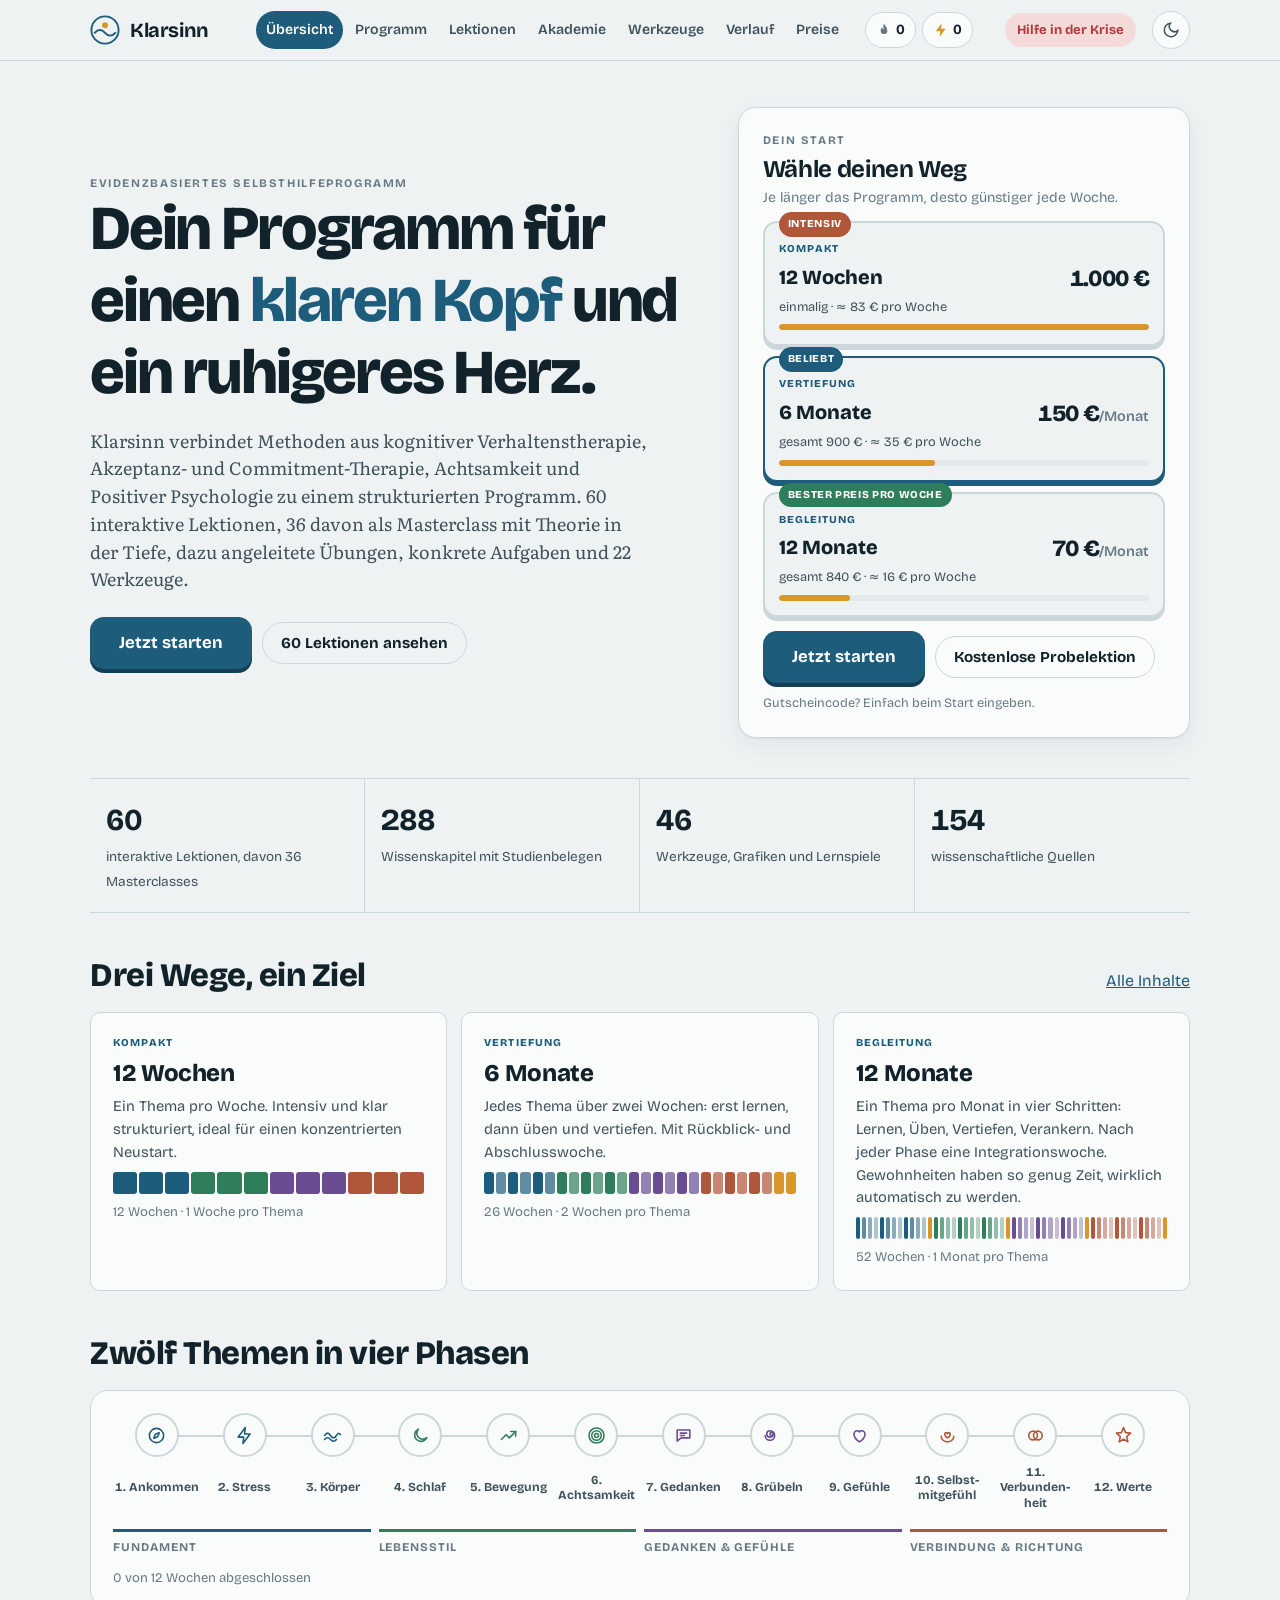
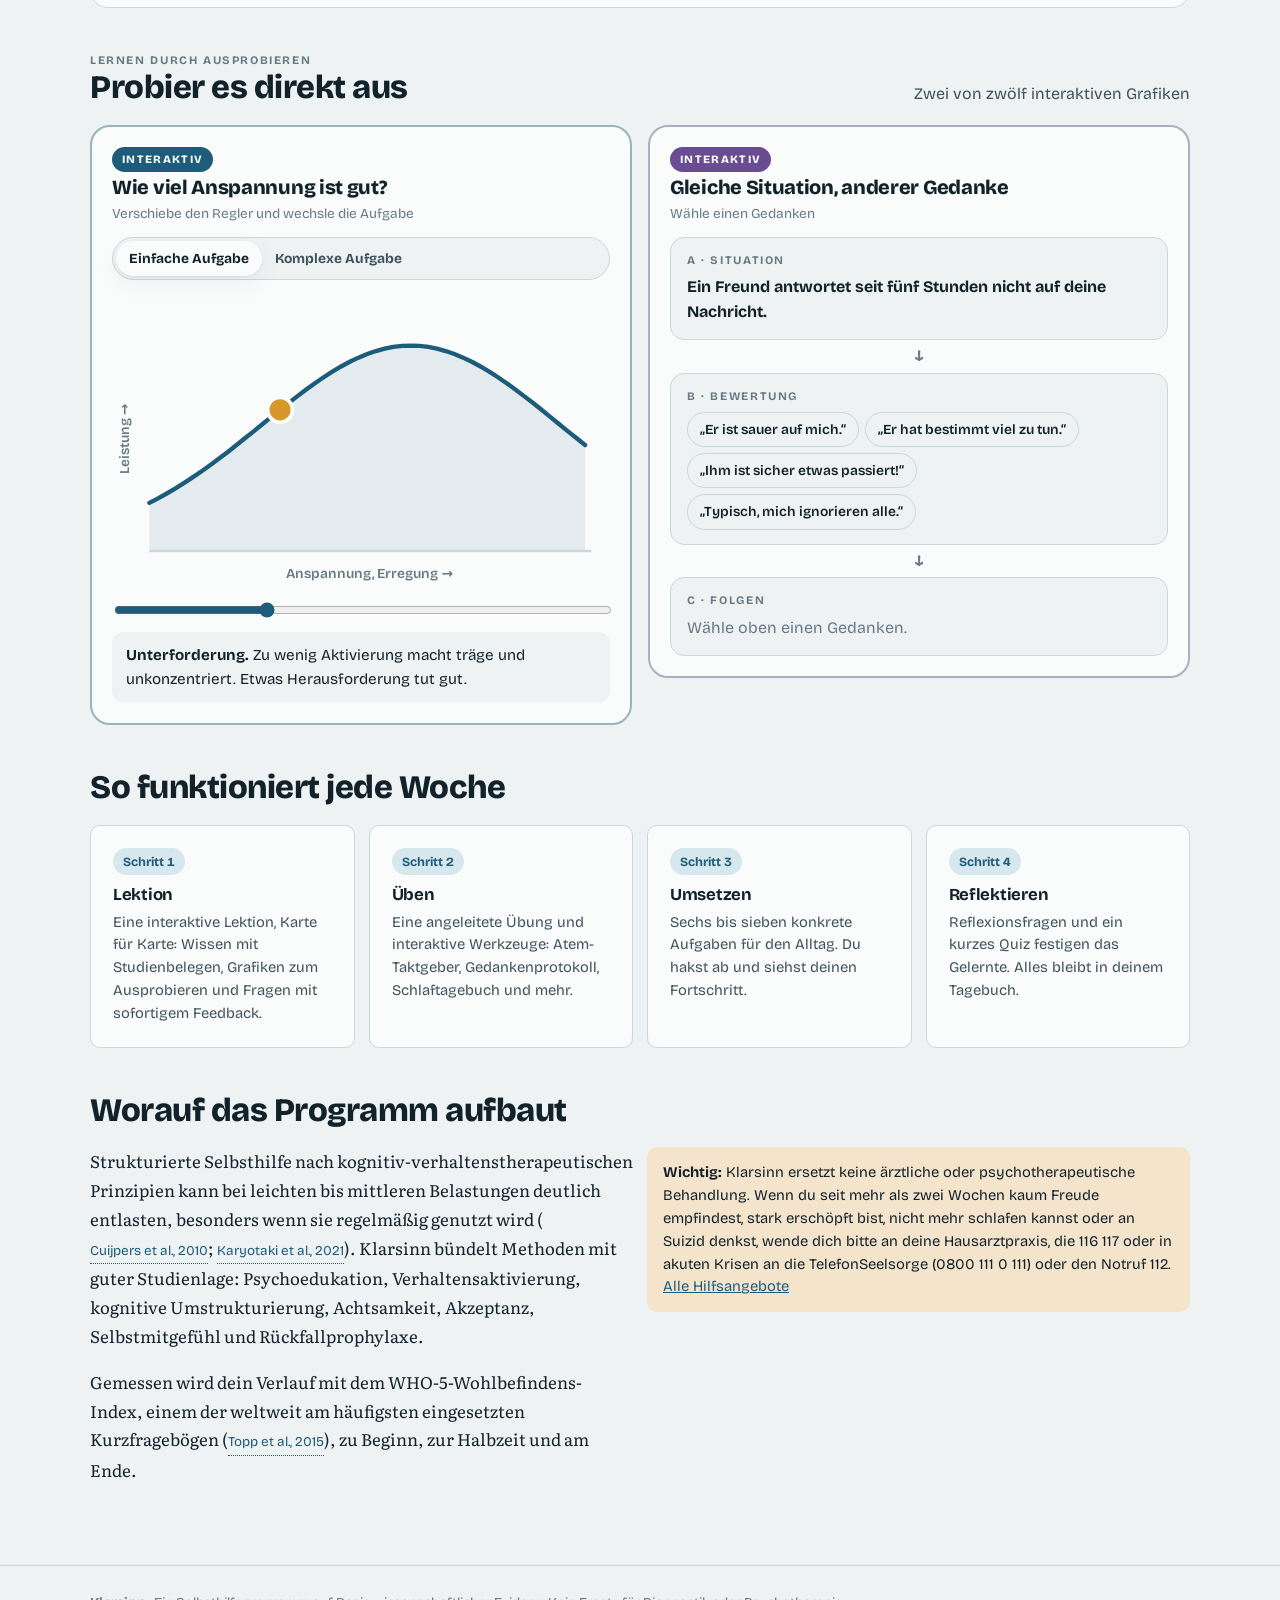
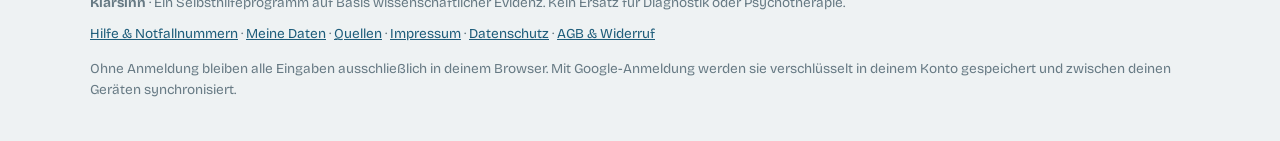
==== commit a4e1d832: "Klarsinn: bereit für eigene Website mit Domain und Google-Login - Google-Login und geräteübergreifen" ====
--- a/klarsinn/index.html
+++ b/klarsinn/index.html
@@ -5,9 +5,11 @@
 <meta name="viewport" content="width=device-width, initial-scale=1, viewport-fit=cover">
 <title>Klarsinn</title>
 <meta name="description" content="Klarsinn – ein wissenschaftlich fundiertes, interaktives Programm (12 Wochen, 6 oder 12 Monate) für mentale Gesundheit. Wöchentlicher Input, Übungen, Aufgaben und Werkzeuge auf Basis von KVT, ACT, Achtsamkeit und Positiver Psychologie.">
-<link rel="preconnect" href="https://fonts.googleapis.com">
-<link rel="preconnect" href="https://fonts.gstatic.com" crossorigin>
-<link rel="stylesheet" href="https://fonts.googleapis.com/css2?family=Bricolage+Grotesque:opsz,wght@12..96,400;12..96,600;12..96,700;12..96,800&family=Literata:ital,opsz,wght@0,7..72,400;0,7..72,600;1,7..72,400&display=swap">
+<link rel="stylesheet" href="css/fonts.css">
+<link rel="icon" href="favicon.svg" type="image/svg+xml">
+<meta property="og:title" content="Klarsinn – Programm für mentale Gesundheit">
+<meta property="og:description" content="60 interaktive Lektionen, Übungen, Prüfungen und Abschlusszertifikat. Evidenzbasiert, in 12 Wochen, 6 oder 12 Monaten.">
+<meta name="theme-color" content="#1D5C7A">
 <link rel="stylesheet" href="css/app.css">
 </head>
 <body>
@@ -27,6 +29,7 @@
       <a href="#kaufen" data-r="kaufen">Preise</a>
     </nav>
     <div class="stats" id="stats"></div>
+    <div id="account"></div>
     <a class="sos" href="#hilfe">Hilfe<span class="sos-long">&nbsp;in der Krise</span></a>
     <button class="iconbtn" id="themeBtn" type="button" aria-label="Farbschema wechseln" title="Hell/Dunkel">
       <svg viewBox="0 0 24 24" fill="none" stroke="currentColor" stroke-width="2"><path d="M21 12.8A9 9 0 1 1 11.2 3a7 7 0 0 0 9.8 9.8z"/></svg>
@@ -43,13 +46,14 @@
   <div class="wrap stack">
     <div class="row">
       <span><b>Klarsinn</b> · Ein Selbsthilfeprogramm auf Basis wissenschaftlicher Evidenz. Kein Ersatz für Diagnostik oder Psychotherapie.</span>
-      <span><a href="#hilfe">Hilfe &amp; Notfallnummern</a> · <a href="#daten">Meine Daten</a> · <a href="#quellen">Quellen</a></span>
+      <span><a href="#hilfe">Hilfe &amp; Notfallnummern</a> · <a href="#daten">Meine Daten</a> · <a href="#quellen">Quellen</a> · <a href="impressum.html">Impressum</a> · <a href="datenschutz.html">Datenschutz</a> · <a href="agb.html">AGB &amp; Widerruf</a></span>
     </div>
-    <span>Alle Eingaben werden ausschließlich lokal in deinem Browser gespeichert. Es werden keine Daten übertragen.</span>
+    <span id="privacyNote">Ohne Anmeldung bleiben alle Eingaben ausschließlich in deinem Browser. Mit Google-Anmeldung werden sie verschlüsselt in deinem Konto gespeichert und zwischen deinen Geräten synchronisiert.</span>
   </div>
 </footer>
 <div class="toast" id="toast" role="status" aria-live="polite"></div>
 
+<script src="js/config.js"></script>
 <script src="js/core.js"></script>
 <script src="js/refs.js"></script>
 <script src="js/weeks-01-04.js"></script>
@@ -72,6 +76,7 @@
 <script src="js/models.js"></script>
 <script src="js/academy.js"></script>
 <script src="js/lessons.js"></script>
+<script src="js/cloud.js"></script>
 <script src="js/app.js"></script>
 </body>
 </html>
--- a/klarsinn/css/fonts.css
+++ b/klarsinn/css/fonts.css
@@ -0,0 +1,135 @@
+/* Selbst gehostete Schriften (SIL Open Font License): Bricolage Grotesque, Literata */
+/* latin-ext */
+@font-face {
+  font-family: 'Bricolage Grotesque';
+  font-style: normal;
+  font-weight: 400;
+  font-stretch: 100%;
+  font-display: swap;
+  src: url(../fonts/BricolageGrotesque-normal-latin-ext-0.woff2) format('woff2');
+  unicode-range: U+0100-02BA, U+02BD-02C5, U+02C7-02CC, U+02CE-02D7, U+02DD-02FF, U+0304, U+0308, U+0329, U+1D00-1DBF, U+1E00-1E9F, U+1EF2-1EFF, U+2020, U+20A0-20AB, U+20AD-20C4, U+2113, U+2C60-2C7F, U+A720-A7FF;
+}
+/* latin */
+@font-face {
+  font-family: 'Bricolage Grotesque';
+  font-style: normal;
+  font-weight: 400;
+  font-stretch: 100%;
+  font-display: swap;
+  src: url(../fonts/BricolageGrotesque-normal-latin-1.woff2) format('woff2');
+  unicode-range: U+0000-00FF, U+0131, U+0152-0153, U+02BB-02BC, U+02C6, U+02DA, U+02DC, U+0304, U+0308, U+0329, U+2000-206F, U+20AC, U+2122, U+2191, U+2193, U+2212, U+2215, U+FEFF, U+FFFD;
+}
+/* latin-ext */
+@font-face {
+  font-family: 'Bricolage Grotesque';
+  font-style: normal;
+  font-weight: 600;
+  font-stretch: 100%;
+  font-display: swap;
+  src: url(../fonts/BricolageGrotesque-normal-latin-ext-0.woff2) format('woff2');
+  unicode-range: U+0100-02BA, U+02BD-02C5, U+02C7-02CC, U+02CE-02D7, U+02DD-02FF, U+0304, U+0308, U+0329, U+1D00-1DBF, U+1E00-1E9F, U+1EF2-1EFF, U+2020, U+20A0-20AB, U+20AD-20C4, U+2113, U+2C60-2C7F, U+A720-A7FF;
+}
+/* latin */
+@font-face {
+  font-family: 'Bricolage Grotesque';
+  font-style: normal;
+  font-weight: 600;
+  font-stretch: 100%;
+  font-display: swap;
+  src: url(../fonts/BricolageGrotesque-normal-latin-1.woff2) format('woff2');
+  unicode-range: U+0000-00FF, U+0131, U+0152-0153, U+02BB-02BC, U+02C6, U+02DA, U+02DC, U+0304, U+0308, U+0329, U+2000-206F, U+20AC, U+2122, U+2191, U+2193, U+2212, U+2215, U+FEFF, U+FFFD;
+}
+/* latin-ext */
+@font-face {
+  font-family: 'Bricolage Grotesque';
+  font-style: normal;
+  font-weight: 700;
+  font-stretch: 100%;
+  font-display: swap;
+  src: url(../fonts/BricolageGrotesque-normal-latin-ext-0.woff2) format('woff2');
+  unicode-range: U+0100-02BA, U+02BD-02C5, U+02C7-02CC, U+02CE-02D7, U+02DD-02FF, U+0304, U+0308, U+0329, U+1D00-1DBF, U+1E00-1E9F, U+1EF2-1EFF, U+2020, U+20A0-20AB, U+20AD-20C4, U+2113, U+2C60-2C7F, U+A720-A7FF;
+}
+/* latin */
+@font-face {
+  font-family: 'Bricolage Grotesque';
+  font-style: normal;
+  font-weight: 700;
+  font-stretch: 100%;
+  font-display: swap;
+  src: url(../fonts/BricolageGrotesque-normal-latin-1.woff2) format('woff2');
+  unicode-range: U+0000-00FF, U+0131, U+0152-0153, U+02BB-02BC, U+02C6, U+02DA, U+02DC, U+0304, U+0308, U+0329, U+2000-206F, U+20AC, U+2122, U+2191, U+2193, U+2212, U+2215, U+FEFF, U+FFFD;
+}
+/* latin-ext */
+@font-face {
+  font-family: 'Bricolage Grotesque';
+  font-style: normal;
+  font-weight: 800;
+  font-stretch: 100%;
+  font-display: swap;
+  src: url(../fonts/BricolageGrotesque-normal-latin-ext-0.woff2) format('woff2');
+  unicode-range: U+0100-02BA, U+02BD-02C5, U+02C7-02CC, U+02CE-02D7, U+02DD-02FF, U+0304, U+0308, U+0329, U+1D00-1DBF, U+1E00-1E9F, U+1EF2-1EFF, U+2020, U+20A0-20AB, U+20AD-20C4, U+2113, U+2C60-2C7F, U+A720-A7FF;
+}
+/* latin */
+@font-face {
+  font-family: 'Bricolage Grotesque';
+  font-style: normal;
+  font-weight: 800;
+  font-stretch: 100%;
+  font-display: swap;
+  src: url(../fonts/BricolageGrotesque-normal-latin-1.woff2) format('woff2');
+  unicode-range: U+0000-00FF, U+0131, U+0152-0153, U+02BB-02BC, U+02C6, U+02DA, U+02DC, U+0304, U+0308, U+0329, U+2000-206F, U+20AC, U+2122, U+2191, U+2193, U+2212, U+2215, U+FEFF, U+FFFD;
+}
+/* latin-ext */
+@font-face {
+  font-family: 'Literata';
+  font-style: italic;
+  font-weight: 400;
+  font-display: swap;
+  src: url(../fonts/Literata-italic-latin-ext-2.woff2) format('woff2');
+  unicode-range: U+0100-02BA, U+02BD-02C5, U+02C7-02CC, U+02CE-02D7, U+02DD-02FF, U+0304, U+0308, U+0329, U+1D00-1DBF, U+1E00-1E9F, U+1EF2-1EFF, U+2020, U+20A0-20AB, U+20AD-20C4, U+2113, U+2C60-2C7F, U+A720-A7FF;
+}
+/* latin */
+@font-face {
+  font-family: 'Literata';
+  font-style: italic;
+  font-weight: 400;
+  font-display: swap;
+  src: url(../fonts/Literata-italic-latin-3.woff2) format('woff2');
+  unicode-range: U+0000-00FF, U+0131, U+0152-0153, U+02BB-02BC, U+02C6, U+02DA, U+02DC, U+0304, U+0308, U+0329, U+2000-206F, U+20AC, U+2122, U+2191, U+2193, U+2212, U+2215, U+FEFF, U+FFFD;
+}
+/* latin-ext */
+@font-face {
+  font-family: 'Literata';
+  font-style: normal;
+  font-weight: 400;
+  font-display: swap;
+  src: url(../fonts/Literata-normal-latin-ext-4.woff2) format('woff2');
+  unicode-range: U+0100-02BA, U+02BD-02C5, U+02C7-02CC, U+02CE-02D7, U+02DD-02FF, U+0304, U+0308, U+0329, U+1D00-1DBF, U+1E00-1E9F, U+1EF2-1EFF, U+2020, U+20A0-20AB, U+20AD-20C4, U+2113, U+2C60-2C7F, U+A720-A7FF;
+}
+/* latin */
+@font-face {
+  font-family: 'Literata';
+  font-style: normal;
+  font-weight: 400;
+  font-display: swap;
+  src: url(../fonts/Literata-normal-latin-5.woff2) format('woff2');
+  unicode-range: U+0000-00FF, U+0131, U+0152-0153, U+02BB-02BC, U+02C6, U+02DA, U+02DC, U+0304, U+0308, U+0329, U+2000-206F, U+20AC, U+2122, U+2191, U+2193, U+2212, U+2215, U+FEFF, U+FFFD;
+}
+/* latin-ext */
+@font-face {
+  font-family: 'Literata';
+  font-style: normal;
+  font-weight: 600;
+  font-display: swap;
+  src: url(../fonts/Literata-normal-latin-ext-4.woff2) format('woff2');
+  unicode-range: U+0100-02BA, U+02BD-02C5, U+02C7-02CC, U+02CE-02D7, U+02DD-02FF, U+0304, U+0308, U+0329, U+1D00-1DBF, U+1E00-1E9F, U+1EF2-1EFF, U+2020, U+20A0-20AB, U+20AD-20C4, U+2113, U+2C60-2C7F, U+A720-A7FF;
+}
+/* latin */
+@font-face {
+  font-family: 'Literata';
+  font-style: normal;
+  font-weight: 600;
+  font-display: swap;
+  src: url(../fonts/Literata-normal-latin-5.woff2) format('woff2');
+  unicode-range: U+0000-00FF, U+0131, U+0152-0153, U+02BB-02BC, U+02C6, U+02DA, U+02DC, U+0304, U+0308, U+0329, U+2000-206F, U+20AC, U+2122, U+2191, U+2193, U+2212, U+2215, U+FEFF, U+FFFD;
+}
--- a/klarsinn/css/app.css
+++ b/klarsinn/css/app.css
@@ -728,3 +728,18 @@
 }
 [hidden] { display: none !important; }
 a.ltile { text-decoration: none; color: var(--ink); }
+
+/* ===== Konto ===== */
+#account { display: flex; }
+.acc-btn { display: inline-flex; align-items: center; gap: 7px; height: 38px; padding: 0 12px; border-radius: 999px; border: 1px solid var(--line); background: var(--surface); font-weight: 700; font-size: .86rem; cursor: pointer; list-style: none; color: var(--ink); }
+.acc-btn::-webkit-details-marker { display: none; }
+.acc-btn img, .acc-ini { width: 26px; height: 26px; border-radius: 50%; }
+.acc-ini { display: grid; place-items: center; background: var(--accent); color: var(--accent-ink); font-weight: 800; }
+details.acc-menu { position: relative; }
+details.acc-menu > summary.acc-btn { padding: 0 6px; }
+.acc-pop { position: absolute; right: 0; top: calc(100% + 8px); width: 250px; background: var(--surface); border: 1px solid var(--line); border-radius: 14px; box-shadow: var(--shadow); padding: 14px; display: grid; gap: 8px; z-index: 60; font-size: .88rem; }
+.acc-pop span.faint { overflow-wrap: anywhere; }
+.login-gate { display: flex; flex-wrap: wrap; justify-content: space-between; align-items: center; gap: 12px; background: var(--accent-tint); border-radius: 14px; padding: 14px 16px; }
+.login-gate.ok { background: var(--ok-tint); }
+.login-gate .btn svg, .acc-btn svg { flex: none; }
+@media (max-width: 560px) { .acc-btn span { display: none; } }
